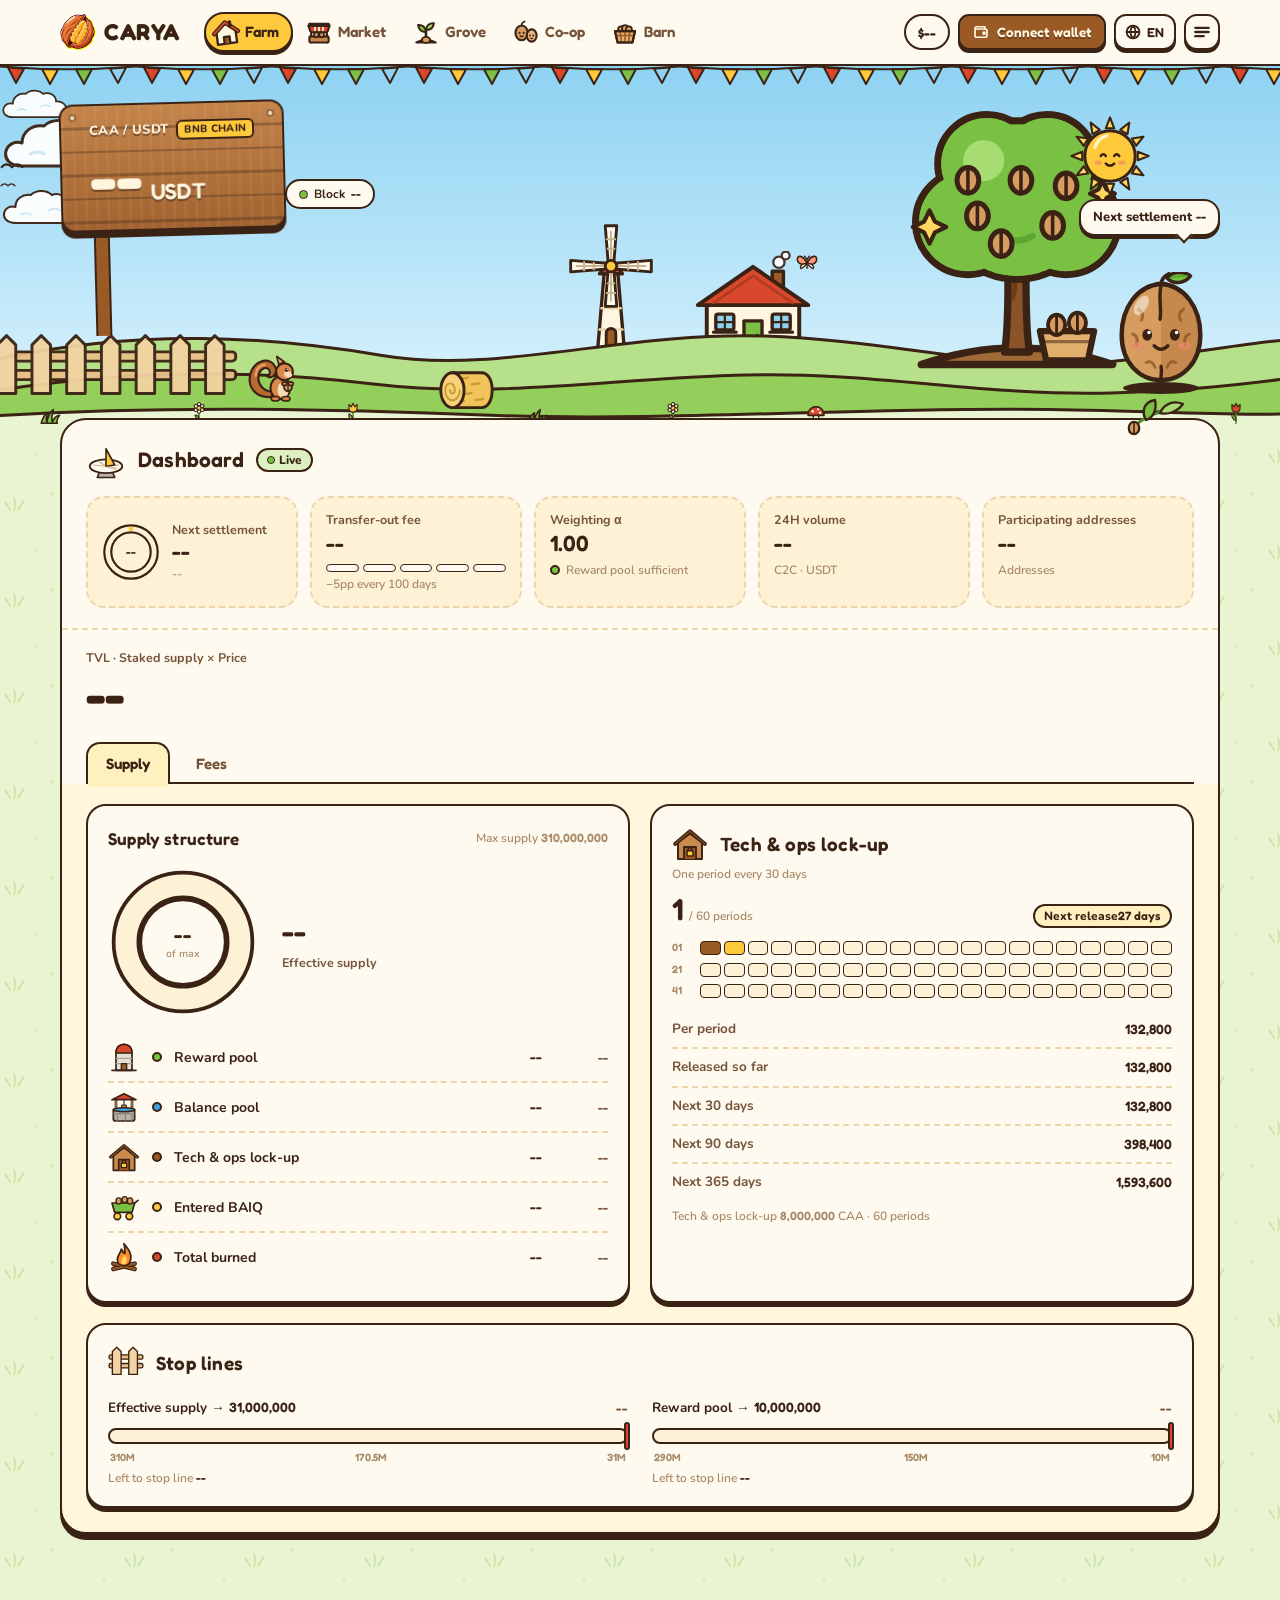
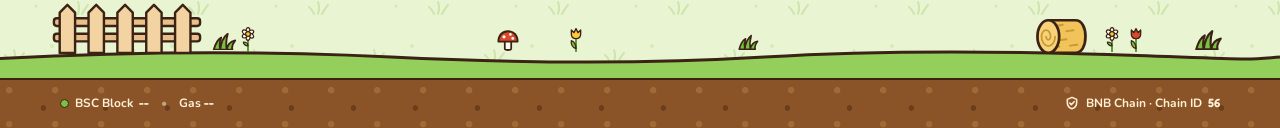
==== index.html @ 3068199d "Update public website" ====
<!DOCTYPE html>
<html lang="en">
<head>
  <script type="module" crossorigin src="/assets/polyfills-MY-2Jzit.js"></script>

<meta charset="utf-8" />
<meta content="width=device-width, initial-scale=1.0, viewport-fit=cover" name="viewport" />
<meta name="theme-color" content="#8ed2f2" />
<meta name="description" content="CARYA Network is an open value network initiated by CARYA Labs and planned for deployment on BNB Smart Chain." />
<title>CARYA · Walnut Farm</title>
    <link rel="icon" type="image/svg+xml" href="/favicon.ico" />
<link rel="apple-touch-icon" href="/logo.png" />

<link rel="preconnect" href="https://fonts.googleapis.com" />
<link rel="preconnect" href="https://fonts.gstatic.com" crossorigin />
<link href="https://fonts.googleapis.com/css2?family=Fredoka:wght@400;500;600;700&family=Nunito:wght@500;600;700;800;900&family=ZCOOL+KuaiLe&display=swap" rel="stylesheet" />
<script>
(function () {
  try {
    var l = localStorage.getItem('caa-lang');
    var html = { zh: 'zh-CN', zhTw: 'zh-TW', en: 'en', vi: 'vi', ja: 'ja', ko: 'ko' }[l];
    if (html) document.documentElement.setAttribute('lang', html);
    // 日韩字体按需加载，与 src/farm/lib/i18n.ts 的 FONT_HREF 保持一致
    var f = { ja: 'family=Mochiy+Pop+One&family=M+PLUS+Rounded+1c:wght@500;700;800', ko: 'family=Jua' }[l];
    if (f) document.write('<link id="font-' + l + '" rel="stylesheet" href="https://fonts.googleapis.com/css2?' + f + '&display=swap" />');
  } catch (e) {}
})();
</script>
  <script type="module" crossorigin src="/assets/index-DiNAsFZJ.js"></script>
  <link rel="stylesheet" crossorigin href="/assets/index-BgAs32AZ.css">
  <script type="module">import.meta.url;import("_").catch(()=>1);(async function*(){})().next();if(location.protocol!="file:"){window.__vite_is_modern_browser=true}</script>
  <script type="module">!function(){if(window.__vite_is_modern_browser)return;console.warn("vite: loading legacy chunks, syntax error above and the same error below should be ignored");var e=document.getElementById("vite-legacy-polyfill"),n=document.createElement("script");n.src=e.src,n.onload=function(){System.import(document.getElementById('vite-legacy-entry').getAttribute('data-src'))},document.body.appendChild(n)}();</script>
</head>
<body>
<div id="root"></div>
<script>
// This check must itself be ES5 so unsupported engines can show a useful message.
(function () {
  if (typeof BigInt === 'function') return;
  var root = document.getElementById('root');
  var zh = /^zh/i.test(document.documentElement.lang || navigator.language || '');
  root.style.cssText = 'max-width:480px;margin:64px auto;padding:24px;font:16px/1.7 sans-serif;color:#3a2314;background:#fffaf0;border:2px solid #3a2314;border-radius:16px';
  root.setAttribute('role', 'alert');
  root.textContent = zh
    ? '当前浏览器内核版本过低，无法运行钱包功能。请更新钱包应用或使用新版浏览器打开。'
    : 'This browser is too old to run the wallet features. Please update your wallet app or open this page in a newer browser.';
})();
</script>
<!-- <script src="https://cdn.jsdelivr.net/npm/eruda@3.4.1/eruda.min.js"></script>
    <script>
      eruda.init();
    </script> -->
  <script nomodule>!function(){var e=document,t=e.createElement("script");if(!("noModule"in t)&&"onbeforeload"in t){var n=!1;e.addEventListener("beforeload",(function(e){if(e.target===t)n=!0;else if(!e.target.hasAttribute("nomodule")||!n)return;e.preventDefault()}),!0),t.type="module",t.src=".",e.head.appendChild(t),t.remove()}}();</script>
  <script nomodule crossorigin id="vite-legacy-polyfill" src="/assets/polyfills-legacy-hdxrDzjp.js"></script>
  <script nomodule crossorigin id="vite-legacy-entry" data-src="/assets/index-legacy-Dq87kuAM.js">System.import(document.getElementById('vite-legacy-entry').getAttribute('data-src'))</script>
</body>
</html>
---- assets/index-BgAs32AZ.css ----
*,:before,:after{--tw-border-spacing-x: 0;--tw-border-spacing-y: 0;--tw-translate-x: 0;--tw-translate-y: 0;--tw-rotate: 0;--tw-skew-x: 0;--tw-skew-y: 0;--tw-scale-x: 1;--tw-scale-y: 1;--tw-pan-x: ;--tw-pan-y: ;--tw-pinch-zoom: ;--tw-scroll-snap-strictness: proximity;--tw-gradient-from-position: ;--tw-gradient-via-position: ;--tw-gradient-to-position: ;--tw-ordinal: ;--tw-slashed-zero: ;--tw-numeric-figure: ;--tw-numeric-spacing: ;--tw-numeric-fraction: ;--tw-ring-inset: ;--tw-ring-offset-width: 0px;--tw-ring-offset-color: #fff;--tw-ring-color: rgb(59 130 246 / .5);--tw-ring-offset-shadow: 0 0 #0000;--tw-ring-shadow: 0 0 #0000;--tw-shadow: 0 0 #0000;--tw-shadow-colored: 0 0 #0000;--tw-blur: ;--tw-brightness: ;--tw-contrast: ;--tw-grayscale: ;--tw-hue-rotate: ;--tw-invert: ;--tw-saturate: ;--tw-sepia: ;--tw-drop-shadow: ;--tw-backdrop-blur: ;--tw-backdrop-brightness: ;--tw-backdrop-contrast: ;--tw-backdrop-grayscale: ;--tw-backdrop-hue-rotate: ;--tw-backdrop-invert: ;--tw-backdrop-opacity: ;--tw-backdrop-saturate: ;--tw-backdrop-sepia: ;--tw-contain-size: ;--tw-contain-layout: ;--tw-contain-paint: ;--tw-contain-style: }::backdrop{--tw-border-spacing-x: 0;--tw-border-spacing-y: 0;--tw-translate-x: 0;--tw-translate-y: 0;--tw-rotate: 0;--tw-skew-x: 0;--tw-skew-y: 0;--tw-scale-x: 1;--tw-scale-y: 1;--tw-pan-x: ;--tw-pan-y: ;--tw-pinch-zoom: ;--tw-scroll-snap-strictness: proximity;--tw-gradient-from-position: ;--tw-gradient-via-position: ;--tw-gradient-to-position: ;--tw-ordinal: ;--tw-slashed-zero: ;--tw-numeric-figure: ;--tw-numeric-spacing: ;--tw-numeric-fraction: ;--tw-ring-inset: ;--tw-ring-offset-width: 0px;--tw-ring-offset-color: #fff;--tw-ring-color: rgb(59 130 246 / .5);--tw-ring-offset-shadow: 0 0 #0000;--tw-ring-shadow: 0 0 #0000;--tw-shadow: 0 0 #0000;--tw-shadow-colored: 0 0 #0000;--tw-blur: ;--tw-brightness: ;--tw-contrast: ;--tw-grayscale: ;--tw-hue-rotate: ;--tw-invert: ;--tw-saturate: ;--tw-sepia: ;--tw-drop-shadow: ;--tw-backdrop-blur: ;--tw-backdrop-brightness: ;--tw-backdrop-contrast: ;--tw-backdrop-grayscale: ;--tw-backdrop-hue-rotate: ;--tw-backdrop-invert: ;--tw-backdrop-opacity: ;--tw-backdrop-saturate: ;--tw-backdrop-sepia: ;--tw-contain-size: ;--tw-contain-layout: ;--tw-contain-paint: ;--tw-contain-style: }*,:before,:after{box-sizing:border-box;border-width:0;border-style:solid;border-color:#e5e7eb}:before,:after{--tw-content: ""}html,:host{line-height:1.5;-webkit-text-size-adjust:100%;-moz-tab-size:4;-o-tab-size:4;tab-size:4;font-family:var(--font-body);font-feature-settings:normal;font-variation-settings:normal;-webkit-tap-highlight-color:transparent}body{margin:0;line-height:inherit}hr{height:0;color:inherit;border-top-width:1px}abbr:where([title]){-webkit-text-decoration:underline dotted;text-decoration:underline dotted}h1,h2,h3,h4,h5,h6{font-size:inherit;font-weight:inherit}a{color:inherit;text-decoration:inherit}b,strong{font-weight:bolder}code,kbd,samp,pre{font-family:ui-monospace,SFMono-Regular,Menlo,Monaco,Consolas,Liberation Mono,Courier New,monospace;font-feature-settings:normal;font-variation-settings:normal;font-size:1em}small{font-size:80%}sub,sup{font-size:75%;line-height:0;position:relative;vertical-align:baseline}sub{bottom:-.25em}sup{top:-.5em}table{text-indent:0;border-color:inherit;border-collapse:collapse}button,input,optgroup,select,textarea{font-family:inherit;font-feature-settings:inherit;font-variation-settings:inherit;font-size:100%;font-weight:inherit;line-height:inherit;letter-spacing:inherit;color:inherit;margin:0;padding:0}button,select{text-transform:none}button,input:where([type=button]),input:where([type=reset]),input:where([type=submit]){-webkit-appearance:button;background-color:transparent;background-image:none}:-moz-focusring{outline:auto}:-moz-ui-invalid{box-shadow:none}progress{vertical-align:baseline}::-webkit-inner-spin-button,::-webkit-outer-spin-button{height:auto}[type=search]{-webkit-appearance:textfield;outline-offset:-2px}::-webkit-search-decoration{-webkit-appearance:none}::-webkit-file-upload-button{-webkit-appearance:button;font:inherit}summary{display:list-item}blockquote,dl,dd,h1,h2,h3,h4,h5,h6,hr,figure,p,pre{margin:0}fieldset{margin:0;padding:0}legend{padding:0}ol,ul,menu{list-style:none;margin:0;padding:0}dialog{padding:0}textarea{resize:vertical}input::-moz-placeholder,textarea::-moz-placeholder{opacity:1;color:#9ca3af}input::placeholder,textarea::placeholder{opacity:1;color:#9ca3af}button,[role=button]{cursor:pointer}:disabled{cursor:default}img,svg,video,canvas,audio,iframe,embed,object{display:block;vertical-align:middle}img,video{max-width:100%;height:auto}[hidden]:where(:not([hidden=until-found])){display:none}*,:before,:after{border-color:currentColor}button,input,select,textarea{font:inherit;letter-spacing:inherit;color:inherit}input::-moz-placeholder,textarea::-moz-placeholder{color:#a3a3a3}input::placeholder,textarea::placeholder{color:#a3a3a3}html{background:var(--color-meadow);overflow-x:hidden;overflow-x:clip;-webkit-tap-highlight-color:transparent}body{margin:0;min-height:100vh;min-height:100svh;overflow-x:hidden;overflow-x:clip;font-family:var(--font-body);color:var(--color-ink);background-color:var(--color-meadow);background-image:url("data:image/svg+xml,%3Csvg xmlns='http://www.w3.org/2000/svg' width='120' height='96' viewBox='0 0 120 96'%3E%3Cg fill='none' stroke='%23cfe5ab' stroke-width='2' stroke-linecap='round'%3E%3Cpath d='M14 30q2-7 0-12M18 30q3-6 6-9M10 30q-2-5-5-7'/%3E%3Cpath d='M78 78q2-7 0-12M82 78q3-6 6-9M74 78q-2-5-5-7'/%3E%3C/g%3E%3Cg fill='%23d6ebb6'%3E%3Ccircle cx='52' cy='14' r='2'/%3E%3Ccircle cx='104' cy='44' r='1.6'/%3E%3Ccircle cx='36' cy='70' r='1.6'/%3E%3C/g%3E%3C/svg%3E");-webkit-font-smoothing:antialiased}button{cursor:pointer}::-moz-selection{background:var(--color-sun);color:var(--color-ink)}::selection{background:var(--color-sun);color:var(--color-ink)}:focus-visible{outline:3px solid var(--color-water);outline-offset:2px}.\!container{width:100%!important}.container{width:100%}@media(min-width:400px){.\!container{max-width:400px!important}.container{max-width:400px}}@media(min-width:640px){.\!container{max-width:640px!important}.container{max-width:640px}}@media(min-width:768px){.\!container{max-width:768px!important}.container{max-width:768px}}@media(min-width:1024px){.\!container{max-width:1024px!important}.container{max-width:1024px}}@media(min-width:1280px){.\!container{max-width:1280px!important}.container{max-width:1280px}}@media(min-width:1536px){.\!container{max-width:1536px!important}.container{max-width:1536px}}.card{position:relative;background:var(--color-paper);border:2.5px solid var(--color-ink);border-radius:26px;box-shadow:0 6px 0 var(--color-ink)}.inset{background:var(--color-paper-2);border:2px dashed var(--color-line);border-radius:18px}.well{background:var(--color-paper-2);border:2.5px solid var(--color-ink);border-radius:16px;box-shadow:inset 0 3px rgba(58,35,20,.08)}.rule{border-top:2px dashed var(--color-line)}.h-display{font-family:var(--font-display);font-weight:600;letter-spacing:.01em}.num{font-family:var(--font-num);font-variant-numeric:tabular-nums;font-weight:600}.label{font-size:12.5px;line-height:1.3;font-weight:700;color:var(--color-ink-2)}.sub{font-size:12px;line-height:1.35;font-weight:600;color:var(--color-ink-3)}.up{color:var(--color-grass-d)}.down{color:var(--color-tomato)}.btn{display:inline-flex;align-items:center;justify-content:center;gap:0;height:44px;padding:0 18px;font-family:var(--font-display);font-weight:600;font-size:15px;white-space:nowrap;color:var(--color-ink);background:var(--color-paper);border:2.5px solid var(--color-ink);border-radius:14px;box-shadow:0 4px 0 var(--color-ink);transition:transform .08s ease,box-shadow .08s ease,filter .15s ease;-webkit-user-select:none;-moz-user-select:none;user-select:none}.btn:hover:not(:disabled){transform:translateY(-1px);box-shadow:0 5px 0 var(--color-ink);filter:brightness(1.04)}.btn:active:not(:disabled){transform:translateY(3px);box-shadow:0 1px 0 var(--color-ink)}.btn:disabled{cursor:not-allowed;opacity:.5}.btn-sm{height:34px;padding:0 12px;font-size:13.5px;border-radius:11px;box-shadow:0 3px 0 var(--color-ink)}.btn-sm:hover:not(:disabled){box-shadow:0 4px 0 var(--color-ink)}.btn-lg{height:52px;font-size:17px;border-radius:16px}.btn-walnut{background:var(--color-walnut);color:#fff6e0;text-shadow:0 1.5px 0 var(--color-walnut-d)}.btn-grass{background:var(--color-grass)}.btn-tomato{background:var(--color-tomato);color:#fff;text-shadow:0 1.5px 0 #8f2a17}.btn-sun{background:var(--color-sun)}.icon-btn{position:relative;display:inline-block;vertical-align:middle;padding:0;line-height:0;-webkit-appearance:none;-moz-appearance:none;appearance:none;width:40px;height:40px;flex:none;color:var(--color-ink);background:var(--color-paper);border:2.5px solid var(--color-ink);border-radius:13px;box-shadow:0 3px 0 var(--color-ink);transition:transform .08s ease,box-shadow .08s ease}.icon-btn>svg{position:absolute;top:0;right:0;bottom:0;left:0;display:block;margin:auto}.icon-btn:active{transform:translateY(2px);box-shadow:0 1px 0 var(--color-ink)}.seg{display:flex;gap:0;padding:3px;background:var(--color-paper-3);border:2.5px solid var(--color-ink);border-radius:999px}.seg>button{-webkit-appearance:none;-moz-appearance:none;appearance:none;flex:1;min-width:0;height:34px;padding:0 14px;font-family:var(--font-display);font-weight:600;font-size:14px;white-space:nowrap;color:var(--color-ink-2);background:transparent;border:2px solid transparent;border-radius:999px;box-shadow:none;-webkit-tap-highlight-color:transparent;transition:background .15s ease}.seg>button[data-on=true]{color:var(--color-ink);background:var(--seg-on, var(--color-sun));border-color:var(--color-ink);box-shadow:0 2px 0 var(--color-ink)}.seg-sm>button{height:28px;padding:0 10px;font-size:12.5px}.tabs{display:flex;gap:0;border-bottom:2.5px solid var(--color-ink)}.tabs>button{-webkit-appearance:none;-moz-appearance:none;appearance:none;position:relative;height:42px;padding:0 18px;font-family:var(--font-display);font-weight:600;font-size:15px;color:var(--color-ink-2);background:transparent;border:2.5px solid transparent;border-bottom:0;border-radius:14px 14px 0 0;box-shadow:none;margin-bottom:-2.5px;-webkit-tap-highlight-color:transparent}.tabs>button[data-on=true]{color:var(--color-ink);background:var(--color-sun-l);border-color:var(--color-ink)}.tabs>button[data-on=true]:after{content:"";position:absolute;left:0;right:0;bottom:-2.5px;height:2.5px;background:var(--color-sun-l)}.bar{position:relative;height:16px;background:var(--color-paper-2);border:2.5px solid var(--color-ink);border-radius:999px;overflow:hidden}.bar>span{display:block;height:100%;--c: var(--color-grass);background:repeating-linear-gradient(-45deg,var(--c) 0 7px,rgb(255 255 255 / .22) 7px 14px),var(--c);background:repeating-linear-gradient(-45deg,var(--c) 0 7px,color-mix(in srgb,var(--c) 78%,#fff) 7px 14px);border-right:2.5px solid var(--color-ink);border-radius:999px;transition:width .9s cubic-bezier(.2,.8,.2,1)}.bar-sm{height:12px;border-width:2px}.bar-sm>span{border-right-width:2px}.chip{display:inline-flex;align-items:center;gap:0;height:24px;padding:0 9px;font-size:12px;font-weight:800;white-space:nowrap;background:var(--color-paper);border:2px solid var(--color-ink);border-radius:999px}.dot{display:inline-block;width:10px;height:10px;flex:none;border:2px solid var(--color-ink);border-radius:999px}.field{display:flex;align-items:center;gap:0;padding:10px 14px;background:#fff;border:2.5px solid var(--color-ink);border-radius:16px;box-shadow:inset 0 3px rgba(58,35,20,.07)}.field:focus-within{box-shadow:inset 0 3px rgba(58,35,20,.07),0 0 0 3px var(--color-sun)}.field input{flex:1;min-width:0;background:transparent;border:0;outline:0;font-family:var(--font-num);font-weight:600;font-size:22px;color:var(--color-ink)}.field input::-moz-placeholder{color:var(--color-ink-3);opacity:.6}.field input::placeholder{color:var(--color-ink-3);opacity:.6}.search{display:flex;align-items:center;gap:0;height:40px;padding:0 12px;background:#fff;border:2.5px solid var(--color-ink);border-radius:13px}.search input{flex:1;min-width:0;background:transparent;border:0;outline:0;font-size:14px;font-weight:600;color:var(--color-ink)}.search input::-moz-placeholder{color:var(--color-ink-3)}.search input::placeholder{color:var(--color-ink-3)}.wood{color:#fff6e0;background-color:#b0703a;background-image:repeating-linear-gradient(180deg,transparent 0 21px,rgb(58 35 20 / .32) 21px 23.5px),repeating-linear-gradient(90deg,rgb(255 255 255 / .05) 0 3px,transparent 3px 11px),linear-gradient(180deg,#c4844a,#a1622f);border:2.5px solid var(--color-ink);border-radius:14px;text-shadow:0 2px 0 rgb(58 35 20 / .55)}.nail{position:absolute;width:7px;height:7px;border-radius:99px;background:#f2d6a8;border:1.5px solid var(--color-ink)}.nav-pill{display:inline-flex;align-items:center;gap:0;height:40px;padding:0 12px 0 6px;font-family:var(--font-display);font-weight:600;font-size:15px;white-space:nowrap;flex:none;color:var(--color-ink-2);border:2.5px solid transparent;border-radius:999px;transition:background .15s ease,transform .15s ease}.nav-pill:hover{background:var(--color-paper-2)}.nav-pill[aria-current=page]{color:var(--color-ink);background:var(--color-sun);border-color:var(--color-ink);box-shadow:0 3px 0 var(--color-ink)}.nav-pill svg{transition:transform .25s cubic-bezier(.34,1.56,.64,1)}.nav-pill:hover svg,.nav-pill[aria-current=page] svg{transform:rotate(-8deg) scale(1.1)}.bunting{position:absolute;left:0;right:0;top:100%;height:22px;pointer-events:none;background-image:url("data:image/svg+xml,%3Csvg xmlns='http://www.w3.org/2000/svg' width='136' height='22' viewBox='0 0 136 22'%3E%3Cpath d='M0 2.5Q68 8 136 2.5' fill='none' stroke='%233a2314' stroke-width='2'/%3E%3Cg stroke='%233a2314' stroke-width='2' stroke-linejoin='round'%3E%3Cpath d='M8 3.6L24 4.7L16 19Z' fill='%23d9482c'/%3E%3Cpath d='M42 5L58 5.4L50 20Z' fill='%23ffc93c'/%3E%3Cpath d='M76 5.4L92 5L84 20Z' fill='%237ac143'/%3E%3Cpath d='M110 4.7L126 3.6L118 19Z' fill='%238ed2f2'/%3E%3C/g%3E%3C/svg%3E");background-repeat:repeat-x;background-size:136px 22px}.tabbar{position:fixed;left:10px;right:10px;bottom:calc(10px + env(safe-area-inset-bottom));z-index:45;display:grid;grid-template-columns:repeat(5,1fr);height:64px;padding:0 4px;border-radius:22px;box-shadow:0 5px 0 var(--color-ink)}.tab-item{position:relative;display:flex;flex-direction:column;align-items:center;justify-content:flex-end;gap:0;padding-bottom:8px;font-family:var(--font-display);font-weight:600;font-size:11.5px;white-space:nowrap;color:#fff6e0}.tab-item .tab-ic{display:grid;place-items:center;width:36px;height:36px;border-radius:999px;transition:transform .25s cubic-bezier(.34,1.56,.64,1),background .2s ease}.tab-item[aria-current=page] .tab-ic{background:var(--color-sun);border:2.5px solid var(--color-ink);box-shadow:0 3px 0 var(--color-ink);transform:translateY(-14px) scale(1.12)}.tab-item[aria-current=page] span:last-child{color:var(--color-sun)}.scrim{position:fixed;top:0;right:0;bottom:0;left:0;z-index:60;background:rgba(58,35,20,.45);backdrop-filter:blur(2px);animation:fade-in .18s ease both}.sheet{animation:pop-in .32s cubic-bezier(.34,1.56,.64,1) both}.modal-panel-height{max-height:92vh;max-height:92svh}.modal-footer{padding-bottom:20px;padding-bottom:calc(20px + env(safe-area-inset-bottom,0px))}@media(min-width:640px){.modal-footer{padding-bottom:20px}}@media(max-width:639px){.sheet{animation:sheet-up .3s cubic-bezier(.2,.9,.3,1.1) both}}.drawer{animation:drawer-in .32s cubic-bezier(.2,.9,.3,1.05) both}.awning{height:30px;margin:-2.5px -2.5px 0;background-image:url("data:image/svg+xml,%3Csvg xmlns='http://www.w3.org/2000/svg' width='56' height='30' viewBox='0 0 56 30'%3E%3Cg stroke='%233a2314' stroke-width='2.5' stroke-linejoin='round'%3E%3Cpath d='M0 -2H28V19Q14 31 0 19Z' fill='%23d9482c'/%3E%3Cpath d='M28 -2H56V19Q42 31 28 19Z' fill='%23fff6e0'/%3E%3C/g%3E%3C/svg%3E");background-repeat:repeat-x;background-size:56px 30px;border-radius:24px 24px 0 0}.row-hover{transition:background .15s ease}.row-hover:hover{background:var(--color-paper-2)}.scroll-thin{scrollbar-width:thin;scrollbar-color:var(--color-line) transparent}.rise{animation:rise .55s cubic-bezier(.2,.9,.3,1.15) both;animation-delay:calc(var(--i, 0) * 70ms)}.poke{display:block;padding:0;border:0;background:none;pointer-events:auto;cursor:pointer;-webkit-tap-highlight-color:transparent}.lang-trigger{display:flex;align-items:center;gap:0;height:54px;padding:0 14px 0 9px;color:var(--color-ink);background:var(--color-paper-2);border:2.5px solid var(--color-ink);border-radius:16px;box-shadow:0 3px 0 var(--color-ink);transition:transform .08s ease,box-shadow .08s ease,background-color .15s ease}.lang-opt{display:flex;align-items:center;gap:0;padding:7px 9px 7px 7px;border:2px solid transparent;border-radius:13px;cursor:pointer;animation:lang-opt .32s cubic-bezier(.2,.9,.3,1.2) both;animation-delay:calc(var(--i, 0) * 35ms + 50ms)}.tween{display:inline-grid}.wrap-row{margin:calc(0px - var(--wrap-half-y, 0px)) calc(0px - var(--wrap-half-x, 0px))}.wrap-row>*{margin:var(--wrap-half-y, 0px) var(--wrap-half-x, 0px)}.wrap-row>.ml-auto{margin-left:auto}.btn>*+*{margin-left:var(--btn-gap, .4rem)}.btn>svg{display:inline-block;vertical-align:middle}.seg>button+button{margin-left:3px}.tabs>button+button{margin-left:6px}.chip>*+*{margin-left:4px}.chip>.dot,.chip>.live-dot{margin-right:4px}.chip>.dot+*,.chip>.live-dot+*{margin-left:0}.field>*+*{margin-left:10px}.search>*+*{margin-left:8px}.nav-pill>svg{margin-right:5px}.tab-item .tab-ic{margin-bottom:2px}.lang-trigger>*+*{margin-left:var(--lang-gap, 10px)}.lang-opt>*+*{margin-left:10px}.sr-only{position:absolute;width:1px;height:1px;padding:0;margin:-1px;overflow:hidden;clip:rect(0,0,0,0);white-space:nowrap;border-width:0}.pointer-events-none{pointer-events:none}.visible{visibility:visible}.static{position:static}.fixed{position:fixed}.absolute{position:absolute}.relative{position:relative}.sticky{position:sticky}.inset-0{top:0;right:0;bottom:0;left:0}.inset-\[12\%\]{top:12%;right:12%;bottom:12%;left:12%}.inset-\[15\%\]{top:15%;right:15%;bottom:15%;left:15%}.inset-x-0{left:0;right:0}.inset-y-0{top:0;bottom:0}.-bottom-1{bottom:-.25rem}.-bottom-\[7\.5px\]{bottom:-7.5px}.-right-1{right:-.25rem}.-right-6{right:-1.5rem}.-right-\[7\.5px\]{right:-7.5px}.-top-12{top:-3rem}.-top-2\.5{top:-.625rem}.-top-3{top:-.75rem}.-top-4{top:-1rem}.-top-8{top:-2rem}.-top-\[22px\]{top:-22px}.-top-\[24px\]{top:-24px}.bottom-0{bottom:0}.bottom-1{bottom:.25rem}.bottom-1\.5{bottom:.375rem}.bottom-\[-2px\]{bottom:-2px}.bottom-\[-4\%\]{bottom:-4%}.bottom-\[-4px\]{bottom:-4px}.bottom-\[-6px\]{bottom:-6px}.bottom-\[14px\]{bottom:14px}.bottom-\[16px\]{bottom:16px}.bottom-\[22px\]{bottom:22px}.bottom-\[2px\]{bottom:2px}.bottom-\[38\%\]{bottom:38%}.bottom-\[60px\]{bottom:60px}.bottom-\[72px\]{bottom:72px}.bottom-\[74px\]{bottom:74px}.bottom-\[calc\(100\%\+10px\)\]{bottom:calc(100% + 10px)}.bottom-full{bottom:100%}.left-0{left:0}.left-1\.5{left:.375rem}.left-1\/2{left:50%}.left-10{left:2.5rem}.left-2{left:.5rem}.left-3{left:.75rem}.left-6{left:1.5rem}.left-8{left:2rem}.left-\[-12px\]{left:-12px}.left-\[1\.5px\]{left:1.5px}.left-\[170px\]{left:170px}.left-\[18\%\]{left:18%}.left-\[192px\]{left:192px}.left-\[200px\]{left:200px}.left-\[34\%\]{left:34%}.left-\[38\%\]{left:38%}.left-\[44\%\]{left:44%}.left-\[52\%\]{left:52%}.left-\[54\%\]{left:54%}.left-\[58\%\]{left:58%}.right-0{right:0}.right-1{right:.25rem}.right-1\.5{right:.375rem}.right-10{right:2.5rem}.right-2{right:.5rem}.right-3{right:.75rem}.right-4{right:1rem}.right-6{right:1.5rem}.right-7{right:1.75rem}.right-8{right:2rem}.right-\[-2px\]{right:-2px}.right-\[120px\]{right:120px}.right-\[150px\]{right:150px}.right-\[26\%\]{right:26%}.right-\[36\%\]{right:36%}.right-\[96px\]{right:96px}.right-\[calc\(100\%\+14px\)\]{right:calc(100% + 14px)}.right-full{right:100%}.top-0{top:0}.top-1\.5{top:.375rem}.top-1\/2{top:50%}.top-2{top:.5rem}.top-5{top:1.25rem}.top-\[1\.5px\]{top:1.5px}.top-\[13px\]{top:13px}.top-\[14\%\]{top:14%}.top-\[145px\]{top:145px}.top-\[18\%\]{top:18%}.top-\[34\%\]{top:34%}.top-\[52\%\]{top:52%}.top-\[84px\]{top:84px}.top-\[calc\(100\%\+10px\)\]{top:calc(100% + 10px)}.top-\[calc\(100\%-2px\)\]{top:calc(100% - 2px)}.top-\[calc\(100\%-6px\)\]{top:calc(100% - 6px)}.top-\[calc\(100\%-8px\)\]{top:calc(100% - 8px)}.isolate{isolation:isolate}.-z-10{z-index:-10}.z-10{z-index:10}.z-20{z-index:20}.z-30{z-index:30}.z-40{z-index:40}.z-50{z-index:50}.z-\[25\]{z-index:25}.z-\[80\]{z-index:80}.z-\[90\]{z-index:90}.z-\[9999\]{z-index:9999}.order-1{order:1}.order-2{order:2}.order-3{order:3}.col-span-2{grid-column:span 2 / span 2}.-mx-5{margin-left:-1.25rem;margin-right:-1.25rem}.-my-2{margin-top:-.5rem;margin-bottom:-.5rem}.mx-auto{margin-left:auto;margin-right:auto}.-ml-\[7px\]{margin-left:-7px}.-ml-px{margin-left:-1px}.-mr-2{margin-right:-.5rem}.-mt-2{margin-top:-.5rem}.-mt-5{margin-top:-1.25rem}.-mt-\[7px\]{margin-top:-7px}.mb-1{margin-bottom:.25rem}.mb-1\.5{margin-bottom:.375rem}.mb-2{margin-bottom:.5rem}.mb-3{margin-bottom:.75rem}.mb-4{margin-bottom:1rem}.mb-\[44px\]{margin-bottom:44px}.ml-0\.5{margin-left:.125rem}.ml-1{margin-left:.25rem}.ml-10{margin-left:2.5rem}.ml-6{margin-left:1.5rem}.ml-auto{margin-left:auto}.mr-1\.5{margin-right:.375rem}.mr-2{margin-right:.5rem}.mr-3{margin-right:.75rem}.mt-0\.5{margin-top:.125rem}.mt-1{margin-top:.25rem}.mt-1\.5{margin-top:.375rem}.mt-14{margin-top:3.5rem}.mt-2{margin-top:.5rem}.mt-2\.5{margin-top:.625rem}.mt-3{margin-top:.75rem}.mt-4{margin-top:1rem}.mt-5{margin-top:1.25rem}.mt-6{margin-top:1.5rem}.mt-7{margin-top:1.75rem}.mt-8{margin-top:2rem}.mt-\[56px\]{margin-top:56px}.mt-auto{margin-top:auto}.\!block{display:block!important}.block{display:block}.inline-block{display:inline-block}.inline{display:inline}.flex{display:flex}.inline-flex{display:inline-flex}.table{display:table}.grid{display:grid}.contents{display:contents}.\!hidden{display:none!important}.hidden{display:none}.\!h-10{height:2.5rem!important}.\!h-11{height:2.75rem!important}.\!h-2{height:.5rem!important}.\!h-2\.5{height:.625rem!important}.\!h-5{height:1.25rem!important}.\!h-6{height:1.5rem!important}.\!h-7{height:1.75rem!important}.\!h-8{height:2rem!important}.\!h-9{height:2.25rem!important}.h-0{height:0px}.h-1\.5{height:.375rem}.h-10{height:2.5rem}.h-11{height:2.75rem}.h-12{height:3rem}.h-14{height:3.5rem}.h-16{height:4rem}.h-2{height:.5rem}.h-2\.5{height:.625rem}.h-24{height:6rem}.h-3{height:.75rem}.h-3\.5{height:.875rem}.h-4{height:1rem}.h-4\.5{height:1.125rem}.h-40{height:10rem}.h-5{height:1.25rem}.h-6{height:1.5rem}.h-7{height:1.75rem}.h-8{height:2rem}.h-9{height:2.25rem}.h-\[10\%\]{height:10%}.h-\[118px\]{height:118px}.h-\[120px\]{height:120px}.h-\[132px\]{height:132px}.h-\[148px\]{height:148px}.h-\[150px\]{height:150px}.h-\[18px\]{height:18px}.h-\[19px\]{height:19px}.h-\[330px\]{height:330px}.h-\[52\%\]{height:52%}.h-\[58px\]{height:58px}.h-\[64px\]{height:64px}.h-\[6px\]{height:6px}.h-\[70\%\]{height:70%}.h-\[76\%\]{height:76%}.h-\[96px\]{height:96px}.h-auto{height:auto}.h-full{height:100%}.max-h-64{max-height:16rem}.max-h-\[min\(360px\,45svh\)\]{max-height:min(360px,45vh);max-height:min(360px,45svh)}.max-h-\[min\(55svh\,560px\)\]{max-height:min(55vh,560px);max-height:min(55svh,560px)}.min-h-0{min-height:0px}.min-h-\[min\(60vh\,560px\)\]{min-height:min(60vh,560px)}.min-h-svh{min-height:100vh;min-height:100svh}.\!w-2{width:.5rem!important}.\!w-2\.5{width:.625rem!important}.\!w-8{width:2rem!important}.\!w-9{width:2.25rem!important}.w-0{width:0px}.w-1\.5{width:.375rem}.w-10{width:2.5rem}.w-11{width:2.75rem}.w-12{width:3rem}.w-14{width:3.5rem}.w-16{width:4rem}.w-2{width:.5rem}.w-2\.5{width:.625rem}.w-20{width:5rem}.w-28{width:7rem}.w-3{width:.75rem}.w-3\.5{width:.875rem}.w-4{width:1rem}.w-4\.5{width:1.125rem}.w-5{width:1.25rem}.w-56{width:14rem}.w-6{width:1.5rem}.w-7{width:1.75rem}.w-8{width:2rem}.w-9{width:2.25rem}.w-\[104px\]{width:104px}.w-\[120px\]{width:120px}.w-\[124px\]{width:124px}.w-\[128px\]{width:128px}.w-\[132px\]{width:132px}.w-\[150px\]{width:150px}.w-\[18px\]{width:18px}.w-\[19px\]{width:19px}.w-\[200px\]{width:200px}.w-\[208px\]{width:208px}.w-\[210px\]{width:210px}.w-\[26\%\]{width:26%}.w-\[2px\]{width:2px}.w-\[34\%\]{width:34%}.w-\[46\%\]{width:46%}.w-\[46px\]{width:46px}.w-\[50px\]{width:50px}.w-\[52\%\]{width:52%}.w-\[52px\]{width:52px}.w-\[54px\]{width:54px}.w-\[58px\]{width:58px}.w-\[62px\]{width:62px}.w-\[64\%\]{width:64%}.w-\[64px\]{width:64px}.w-\[70\%\]{width:70%}.w-\[72px\]{width:72px}.w-\[76\%\]{width:76%}.w-\[80px\]{width:80px}.w-\[86px\]{width:86px}.w-\[88px\]{width:88px}.w-\[96px\]{width:96px}.w-\[min\(78vw\,560px\)\]{width:min(78vw,560px)}.w-full{width:100%}.w-max{width:-moz-max-content;width:max-content}.min-w-0{min-width:0px}.max-w-60{max-width:15rem}.max-w-7xl{max-width:80rem}.max-w-\[1200px\]{max-width:1200px}.max-w-\[160px\]{max-width:160px}.max-w-\[22rem\]{max-width:22rem}.max-w-\[360px\]{max-width:360px}.max-w-\[44px\]{max-width:44px}.max-w-\[58\%\]{max-width:58%}.max-w-\[64px\]{max-width:64px}.max-w-\[76px\]{max-width:76px}.max-w-\[92vw\]{max-width:92vw}.max-w-full{max-width:100%}.max-w-lg{max-width:32rem}.max-w-md{max-width:28rem}.flex-1{flex:1 1 0%}.flex-\[1\.4\]{flex:1.4}.flex-none{flex:none}.flex-shrink-0{flex-shrink:0}.origin-bottom{transform-origin:bottom}.origin-top-right{transform-origin:top right}.-translate-x-1\/2{--tw-translate-x: -50%;transform:translate(var(--tw-translate-x),var(--tw-translate-y)) rotate(var(--tw-rotate)) skew(var(--tw-skew-x)) skewY(var(--tw-skew-y)) scaleX(var(--tw-scale-x)) scaleY(var(--tw-scale-y))}.-translate-x-full{--tw-translate-x: -100%;transform:translate(var(--tw-translate-x),var(--tw-translate-y)) rotate(var(--tw-rotate)) skew(var(--tw-skew-x)) skewY(var(--tw-skew-y)) scaleX(var(--tw-scale-x)) scaleY(var(--tw-scale-y))}.-translate-y-1\/2{--tw-translate-y: -50%;transform:translate(var(--tw-translate-x),var(--tw-translate-y)) rotate(var(--tw-rotate)) skew(var(--tw-skew-x)) skewY(var(--tw-skew-y)) scaleX(var(--tw-scale-x)) scaleY(var(--tw-scale-y))}.translate-x-5{--tw-translate-x: 1.25rem;transform:translate(var(--tw-translate-x),var(--tw-translate-y)) rotate(var(--tw-rotate)) skew(var(--tw-skew-x)) skewY(var(--tw-skew-y)) scaleX(var(--tw-scale-x)) scaleY(var(--tw-scale-y))}.-rotate-90{--tw-rotate: -90deg;transform:translate(var(--tw-translate-x),var(--tw-translate-y)) rotate(var(--tw-rotate)) skew(var(--tw-skew-x)) skewY(var(--tw-skew-y)) scaleX(var(--tw-scale-x)) scaleY(var(--tw-scale-y))}.rotate-180{--tw-rotate: 180deg;transform:translate(var(--tw-translate-x),var(--tw-translate-y)) rotate(var(--tw-rotate)) skew(var(--tw-skew-x)) skewY(var(--tw-skew-y)) scaleX(var(--tw-scale-x)) scaleY(var(--tw-scale-y))}.rotate-45{--tw-rotate: 45deg;transform:translate(var(--tw-translate-x),var(--tw-translate-y)) rotate(var(--tw-rotate)) skew(var(--tw-skew-x)) skewY(var(--tw-skew-y)) scaleX(var(--tw-scale-x)) scaleY(var(--tw-scale-y))}.rotate-\[-1\.5deg\]{--tw-rotate: -1.5deg;transform:translate(var(--tw-translate-x),var(--tw-translate-y)) rotate(var(--tw-rotate)) skew(var(--tw-skew-x)) skewY(var(--tw-skew-y)) scaleX(var(--tw-scale-x)) scaleY(var(--tw-scale-y))}.rotate-\[-2\.5deg\]{--tw-rotate: -2.5deg;transform:translate(var(--tw-translate-x),var(--tw-translate-y)) rotate(var(--tw-rotate)) skew(var(--tw-skew-x)) skewY(var(--tw-skew-y)) scaleX(var(--tw-scale-x)) scaleY(var(--tw-scale-y))}.rotate-\[4deg\]{--tw-rotate: 4deg;transform:translate(var(--tw-translate-x),var(--tw-translate-y)) rotate(var(--tw-rotate)) skew(var(--tw-skew-x)) skewY(var(--tw-skew-y)) scaleX(var(--tw-scale-x)) scaleY(var(--tw-scale-y))}.scale-115{--tw-scale-x: 1.15;--tw-scale-y: 1.15;transform:translate(var(--tw-translate-x),var(--tw-translate-y)) rotate(var(--tw-rotate)) skew(var(--tw-skew-x)) skewY(var(--tw-skew-y)) scaleX(var(--tw-scale-x)) scaleY(var(--tw-scale-y))}.-scale-x-100{--tw-scale-x: -1;transform:translate(var(--tw-translate-x),var(--tw-translate-y)) rotate(var(--tw-rotate)) skew(var(--tw-skew-x)) skewY(var(--tw-skew-y)) scaleX(var(--tw-scale-x)) scaleY(var(--tw-scale-y))}.transform{transform:translate(var(--tw-translate-x),var(--tw-translate-y)) rotate(var(--tw-rotate)) skew(var(--tw-skew-x)) skewY(var(--tw-skew-y)) scaleX(var(--tw-scale-x)) scaleY(var(--tw-scale-y))}.animate-\[toast-in_220ms_ease-out\]{animation:toast-in .22s ease-out}@keyframes pulse{50%{opacity:.5}}.animate-pulse{animation:pulse 2s cubic-bezier(.4,0,.6,1) infinite}.animate-spin{animation:spin 1s linear infinite}.cursor-crosshair{cursor:crosshair}.cursor-default{cursor:default}.cursor-pointer{cursor:pointer}.touch-pan-y{--tw-pan-y: pan-y;touch-action:var(--tw-pan-x) var(--tw-pan-y) var(--tw-pinch-zoom)}.select-none{-webkit-user-select:none;-moz-user-select:none;user-select:none}.select-all{-webkit-user-select:all;-moz-user-select:all;user-select:all}.resize{resize:both}.scroll-mt-24{scroll-margin-top:6rem}.scroll-mt-\[88px\]{scroll-margin-top:88px}.grid-cols-1{grid-template-columns:repeat(1,minmax(0,1fr))}.grid-cols-2{grid-template-columns:repeat(2,minmax(0,1fr))}.grid-cols-3{grid-template-columns:repeat(3,minmax(0,1fr))}.grid-cols-4{grid-template-columns:repeat(4,minmax(0,1fr))}.grid-cols-\[1fr_auto\]{grid-template-columns:1fr auto}.grid-cols-\[28px_minmax\(0\,1fr\)_auto\]{grid-template-columns:28px minmax(0,1fr) auto}.grid-cols-\[28px_minmax\(0\,1fr\)_auto_16px\]{grid-template-columns:28px minmax(0,1fr) auto 16px}.grid-cols-\[4\.75rem_minmax\(0\,1fr\)_auto\]{grid-template-columns:4.75rem minmax(0,1fr) auto}.grid-cols-\[56px_1fr_72px\]{grid-template-columns:56px 1fr 72px}.grid-cols-\[minmax\(0\,0\.8fr\)_minmax\(0\,1fr\)_minmax\(0\,1fr\)_minmax\(0\,1\.3fr\)_minmax\(0\,1\.1fr\)\]{grid-template-columns:minmax(0,.8fr) minmax(0,1fr) minmax(0,1fr) minmax(0,1.3fr) minmax(0,1.1fr)}.grid-cols-\[minmax\(0\,1fr\)_auto\]{grid-template-columns:minmax(0,1fr) auto}.grid-cols-\[repeat\(20\,minmax\(0\,1fr\)\)\]{grid-template-columns:repeat(20,minmax(0,1fr))}.flex-col{flex-direction:column}.flex-wrap{flex-wrap:wrap}.place-items-center{place-items:center}.items-start{align-items:flex-start}.items-end{align-items:flex-end}.items-center{align-items:center}.items-baseline{align-items:baseline}.justify-end{justify-content:flex-end}.justify-center{justify-content:center}.justify-between{justify-content:space-between}.\!gap-1{gap:.25rem!important}.\!gap-1\.5{gap:.375rem!important}.gap-0\.5{gap:.125rem}.gap-1{gap:.25rem}.gap-1\.5{gap:.375rem}.gap-2{gap:.5rem}.gap-2\.5{gap:.625rem}.gap-3{gap:.75rem}.gap-4{gap:1rem}.gap-5{gap:1.25rem}.gap-6{gap:1.5rem}.gap-\[3px\]{gap:3px}.gap-x-1\.5{-moz-column-gap:.375rem;column-gap:.375rem}.gap-x-2{-moz-column-gap:.5rem;column-gap:.5rem}.gap-x-3{-moz-column-gap:.75rem;column-gap:.75rem}.gap-y-0\.5{row-gap:.125rem}.gap-y-1{row-gap:.25rem}.gap-y-2{row-gap:.5rem}.gap-y-3{row-gap:.75rem}.gap-y-4{row-gap:1rem}.space-x-1>:not([hidden])~:not([hidden]){--tw-space-x-reverse: 0;margin-right:calc(.25rem * var(--tw-space-x-reverse));margin-left:calc(.25rem * calc(1 - var(--tw-space-x-reverse)))}.space-x-1\.5>:not([hidden])~:not([hidden]){--tw-space-x-reverse: 0;margin-right:calc(.375rem * var(--tw-space-x-reverse));margin-left:calc(.375rem * calc(1 - var(--tw-space-x-reverse)))}.space-x-2>:not([hidden])~:not([hidden]){--tw-space-x-reverse: 0;margin-right:calc(.5rem * var(--tw-space-x-reverse));margin-left:calc(.5rem * calc(1 - var(--tw-space-x-reverse)))}.space-x-2\.5>:not([hidden])~:not([hidden]){--tw-space-x-reverse: 0;margin-right:calc(.625rem * var(--tw-space-x-reverse));margin-left:calc(.625rem * calc(1 - var(--tw-space-x-reverse)))}.space-x-3>:not([hidden])~:not([hidden]){--tw-space-x-reverse: 0;margin-right:calc(.75rem * var(--tw-space-x-reverse));margin-left:calc(.75rem * calc(1 - var(--tw-space-x-reverse)))}.space-y-0\.5>:not([hidden])~:not([hidden]){--tw-space-y-reverse: 0;margin-top:calc(.125rem * calc(1 - var(--tw-space-y-reverse)));margin-bottom:calc(.125rem * var(--tw-space-y-reverse))}.space-y-1>:not([hidden])~:not([hidden]){--tw-space-y-reverse: 0;margin-top:calc(.25rem * calc(1 - var(--tw-space-y-reverse)));margin-bottom:calc(.25rem * var(--tw-space-y-reverse))}.space-y-2>:not([hidden])~:not([hidden]){--tw-space-y-reverse: 0;margin-top:calc(.5rem * calc(1 - var(--tw-space-y-reverse)));margin-bottom:calc(.5rem * var(--tw-space-y-reverse))}.space-y-4>:not([hidden])~:not([hidden]){--tw-space-y-reverse: 0;margin-top:calc(1rem * calc(1 - var(--tw-space-y-reverse)));margin-bottom:calc(1rem * var(--tw-space-y-reverse))}.overflow-hidden{overflow:hidden}.overflow-visible{overflow:visible}.overflow-x-auto{overflow-x:auto}.overflow-y-auto{overflow-y:auto}.overscroll-contain{overscroll-behavior:contain}.truncate{overflow:hidden;text-overflow:ellipsis;white-space:nowrap}.whitespace-nowrap{white-space:nowrap}.break-words{overflow-wrap:break-word}.\!rounded-\[10px\]{border-radius:10px!important}.\!rounded-\[18px\]{border-radius:18px!important}.\!rounded-\[20px\]{border-radius:20px!important}.rounded{border-radius:.25rem}.rounded-2xl{border-radius:1rem}.rounded-\[13px\]{border-radius:13px}.rounded-\[14px\]{border-radius:14px}.rounded-\[16px\]{border-radius:16px}.rounded-\[18px\]{border-radius:18px}.rounded-\[20px\]{border-radius:20px}.rounded-\[4px\]{border-radius:4px}.rounded-\[50\%\]{border-radius:50%}.rounded-full{border-radius:9999px}.rounded-lg{border-radius:.5rem}.rounded-md{border-radius:.375rem}.rounded-sm{border-radius:.25rem}.rounded-xl{border-radius:.75rem}.\!rounded-b-none{border-bottom-right-radius:0!important;border-bottom-left-radius:0!important}.rounded-b-\[24px\]{border-bottom-right-radius:24px;border-bottom-left-radius:24px}.rounded-b-none{border-bottom-right-radius:0;border-bottom-left-radius:0}.rounded-t-2xl{border-top-left-radius:1rem;border-top-right-radius:1rem}.border{border-width:1px}.border-2{border-width:2px}.border-\[1\.5px\]{border-width:1.5px}.border-\[2\.5px\]{border-width:2.5px}.border-x-\[2\.5px\]{border-left-width:2.5px;border-right-width:2.5px}.border-y-\[2\.5px\]{border-top-width:2.5px;border-bottom-width:2.5px}.border-b-2{border-bottom-width:2px}.border-b-\[2\.5px\]{border-bottom-width:2.5px}.border-l-\[2\.5px\]{border-left-width:2.5px}.border-r-\[2\.5px\]{border-right-width:2.5px}.border-t-2{border-top-width:2px}.border-t-\[2\.5px\]{border-top-width:2.5px}.border-dashed{border-style:dashed}.border-current{border-color:currentColor}.border-cyan-300{--tw-border-opacity: 1;border-color:rgb(103 232 249 / var(--tw-border-opacity, 1))}.border-emerald-300{--tw-border-opacity: 1;border-color:rgb(110 231 183 / var(--tw-border-opacity, 1))}.border-ink{--tw-border-opacity: 1;border-color:rgb(58 35 20 / var(--tw-border-opacity, 1))}.border-ink-3{--tw-border-opacity: 1;border-color:rgb(169 139 106 / var(--tw-border-opacity, 1))}.border-line{--tw-border-opacity: 1;border-color:rgb(234 213 171 / var(--tw-border-opacity, 1))}.border-rose-300{--tw-border-opacity: 1;border-color:rgb(253 164 175 / var(--tw-border-opacity, 1))}.border-transparent{border-color:transparent}.border-t-sun{--tw-border-opacity: 1;border-top-color:rgb(255 201 60 / var(--tw-border-opacity, 1))}.border-t-transparent{border-top-color:transparent}.\!bg-berry-l{--tw-bg-opacity: 1 !important;background-color:rgb(239 226 248 / var(--tw-bg-opacity, 1))!important}.\!bg-grass-l{--tw-bg-opacity: 1 !important;background-color:rgb(220 240 194 / var(--tw-bg-opacity, 1))!important}.\!bg-paper-2{--tw-bg-opacity: 1 !important;background-color:rgb(253 241 214 / var(--tw-bg-opacity, 1))!important}.\!bg-sky-l{--tw-bg-opacity: 1 !important;background-color:rgb(226 245 253 / var(--tw-bg-opacity, 1))!important}.\!bg-sun{--tw-bg-opacity: 1 !important;background-color:rgb(255 201 60 / var(--tw-bg-opacity, 1))!important}.\!bg-sun-l{--tw-bg-opacity: 1 !important;background-color:rgb(255 241 191 / var(--tw-bg-opacity, 1))!important}.bg-\[\#5b7ea6\]\/20{background-color:rgba(91,126,166,.2)}.bg-\[\#94cf5c\]{--tw-bg-opacity: 1;background-color:rgb(148 207 92 / var(--tw-bg-opacity, 1))}.bg-berry-l{--tw-bg-opacity: 1;background-color:rgb(239 226 248 / var(--tw-bg-opacity, 1))}.bg-cyan-50{--tw-bg-opacity: 1;background-color:rgb(236 254 255 / var(--tw-bg-opacity, 1))}.bg-emerald-50{--tw-bg-opacity: 1;background-color:rgb(236 253 245 / var(--tw-bg-opacity, 1))}.bg-grass{--tw-bg-opacity: 1;background-color:rgb(122 193 67 / var(--tw-bg-opacity, 1))}.bg-grass-l{--tw-bg-opacity: 1;background-color:rgb(220 240 194 / var(--tw-bg-opacity, 1))}.bg-ink{--tw-bg-opacity: 1;background-color:rgb(58 35 20 / var(--tw-bg-opacity, 1))}.bg-ink\/25{background-color:rgba(58,35,20,.25)}.bg-paper{--tw-bg-opacity: 1;background-color:rgb(255 250 240 / var(--tw-bg-opacity, 1))}.bg-paper-2{--tw-bg-opacity: 1;background-color:rgb(253 241 214 / var(--tw-bg-opacity, 1))}.bg-paper-3{--tw-bg-opacity: 1;background-color:rgb(244 225 185 / var(--tw-bg-opacity, 1))}.bg-rose-50{--tw-bg-opacity: 1;background-color:rgb(255 241 242 / var(--tw-bg-opacity, 1))}.bg-sun{--tw-bg-opacity: 1;background-color:rgb(255 201 60 / var(--tw-bg-opacity, 1))}.bg-sun-l{--tw-bg-opacity: 1;background-color:rgb(255 241 191 / var(--tw-bg-opacity, 1))}.bg-sun-l\/40{background-color:rgba(255,241,191,.4)}.bg-sun-l\/60{background-color:rgba(255,241,191,.6)}.bg-tomato{--tw-bg-opacity: 1;background-color:rgb(217 72 44 / var(--tw-bg-opacity, 1))}.bg-tomato-l{--tw-bg-opacity: 1;background-color:rgb(253 224 214 / var(--tw-bg-opacity, 1))}.bg-transparent{background-color:transparent}.bg-walnut{--tw-bg-opacity: 1;background-color:rgb(154 90 38 / var(--tw-bg-opacity, 1))}.object-contain{-o-object-fit:contain;object-fit:contain}.p-0{padding:0}.p-1{padding:.25rem}.p-1\.5{padding:.375rem}.p-3{padding:.75rem}.p-3\.5{padding:.875rem}.p-4{padding:1rem}.\!px-0{padding-left:0!important;padding-right:0!important}.\!px-1\.5{padding-left:.375rem!important;padding-right:.375rem!important}.\!px-2\.5{padding-left:.625rem!important;padding-right:.625rem!important}.\!px-3{padding-left:.75rem!important;padding-right:.75rem!important}.px-0\.5{padding-left:.125rem;padding-right:.125rem}.px-1{padding-left:.25rem;padding-right:.25rem}.px-1\.5{padding-left:.375rem;padding-right:.375rem}.px-2{padding-left:.5rem;padding-right:.5rem}.px-2\.5{padding-left:.625rem;padding-right:.625rem}.px-3{padding-left:.75rem;padding-right:.75rem}.px-3\.5{padding-left:.875rem;padding-right:.875rem}.px-4{padding-left:1rem;padding-right:1rem}.px-5{padding-left:1.25rem;padding-right:1.25rem}.px-6{padding-left:1.5rem;padding-right:1.5rem}.py-0\.5{padding-top:.125rem;padding-bottom:.125rem}.py-1{padding-top:.25rem;padding-bottom:.25rem}.py-1\.5{padding-top:.375rem;padding-bottom:.375rem}.py-10{padding-top:2.5rem;padding-bottom:2.5rem}.py-12{padding-top:3rem;padding-bottom:3rem}.py-2{padding-top:.5rem;padding-bottom:.5rem}.py-2\.5{padding-top:.625rem;padding-bottom:.625rem}.py-3{padding-top:.75rem;padding-bottom:.75rem}.py-4{padding-top:1rem;padding-bottom:1rem}.py-5{padding-top:1.25rem;padding-bottom:1.25rem}.py-6{padding-top:1.5rem;padding-bottom:1.5rem}.py-8{padding-top:2rem;padding-bottom:2rem}.\!pl-1\.5{padding-left:.375rem!important}.\!pr-1\.5{padding-right:.375rem!important}.pb-1{padding-bottom:.25rem}.pb-2{padding-bottom:.5rem}.pb-3{padding-bottom:.75rem}.pb-3\.5{padding-bottom:.875rem}.pb-4{padding-bottom:1rem}.pb-5{padding-bottom:1.25rem}.pb-6{padding-bottom:1.5rem}.pb-\[calc\(1rem\+env\(safe-area-inset-bottom\)\)\]{padding-bottom:calc(1rem + env(safe-area-inset-bottom))}.pb-\[calc\(5\.5rem\+env\(safe-area-inset-bottom\)\)\]{padding-bottom:calc(5.5rem + env(safe-area-inset-bottom))}.pl-1{padding-left:.25rem}.pl-2{padding-left:.5rem}.pl-3{padding-left:.75rem}.pr-1{padding-right:.25rem}.pr-1\.5{padding-right:.375rem}.pt-1{padding-top:.25rem}.pt-2{padding-top:.5rem}.pt-3{padding-top:.75rem}.pt-3\.5{padding-top:.875rem}.pt-4{padding-top:1rem}.pt-5{padding-top:1.25rem}.pt-6{padding-top:1.5rem}.text-left{text-align:left}.text-center{text-align:center}.text-right{text-align:right}.align-middle{vertical-align:middle}.\!text-\[10\.5px\]{font-size:10.5px!important}.\!text-\[11\.5px\]{font-size:11.5px!important}.\!text-\[11px\]{font-size:11px!important}.\!text-\[12px\]{font-size:12px!important}.\!text-\[13\.5px\]{font-size:13.5px!important}.\!text-\[13px\]{font-size:13px!important}.\!text-\[14px\]{font-size:14px!important}.text-\[10\.5px\]{font-size:10.5px}.text-\[10px\]{font-size:10px}.text-\[11\.5px\]{font-size:11.5px}.text-\[11px\]{font-size:11px}.text-\[12\.5px\]{font-size:12.5px}.text-\[12px\]{font-size:12px}.text-\[13\.5px\]{font-size:13.5px}.text-\[13px\]{font-size:13px}.text-\[14\.5px\]{font-size:14.5px}.text-\[14px\]{font-size:14px}.text-\[15\.5px\]{font-size:15.5px}.text-\[15px\]{font-size:15px}.text-\[16px\]{font-size:16px}.text-\[17px\]{font-size:17px}.text-\[18px\]{font-size:18px}.text-\[19px\]{font-size:19px}.text-\[20px\]{font-size:20px}.text-\[21px\]{font-size:21px}.text-\[22px\]{font-size:22px}.text-\[24px\]{font-size:24px}.text-\[26px\]{font-size:26px}.text-\[28px\]{font-size:28px}.text-\[30px\]{font-size:30px}.text-\[32px\]{font-size:32px}.text-\[34px\]{font-size:34px}.text-\[35px\]{font-size:35px}.text-\[36px\]{font-size:36px}.text-\[38px\]{font-size:38px}.text-\[40px\]{font-size:40px}.text-\[48px\]{font-size:48px}.text-sm{font-size:.875rem;line-height:1.25rem}.font-bold{font-weight:700}.font-extrabold{font-weight:800}.font-medium{font-weight:500}.font-normal{font-weight:400}.font-semibold{font-weight:600}.uppercase{text-transform:uppercase}.leading-4{line-height:1rem}.leading-5{line-height:1.25rem}.leading-6{line-height:1.5rem}.leading-\[18px\]{line-height:18px}.leading-none{line-height:1}.leading-relaxed{line-height:1.625}.leading-tight{line-height:1.25}.tracking-tight{letter-spacing:-.025em}.tracking-wide{letter-spacing:.025em}.tracking-wider{letter-spacing:.05em}.\!text-tomato{--tw-text-opacity: 1 !important;color:rgb(217 72 44 / var(--tw-text-opacity, 1))!important}.text-\[\#117e87\]{--tw-text-opacity: 1;color:rgb(17 126 135 / var(--tw-text-opacity, 1))}.text-\[\#fff1d6\]{--tw-text-opacity: 1;color:rgb(255 241 214 / var(--tw-text-opacity, 1))}.text-emerald-700{--tw-text-opacity: 1;color:rgb(4 120 87 / var(--tw-text-opacity, 1))}.text-grass-d{--tw-text-opacity: 1;color:rgb(76 139 37 / var(--tw-text-opacity, 1))}.text-ink{--tw-text-opacity: 1;color:rgb(58 35 20 / var(--tw-text-opacity, 1))}.text-ink-2{--tw-text-opacity: 1;color:rgb(117 84 58 / var(--tw-text-opacity, 1))}.text-ink-3{--tw-text-opacity: 1;color:rgb(169 139 106 / var(--tw-text-opacity, 1))}.text-rose-700{--tw-text-opacity: 1;color:rgb(190 18 60 / var(--tw-text-opacity, 1))}.text-tomato{--tw-text-opacity: 1;color:rgb(217 72 44 / var(--tw-text-opacity, 1))}.no-underline{text-decoration-line:none}.opacity-0{opacity:0}.opacity-50{opacity:.5}.opacity-70{opacity:.7}.opacity-95{opacity:.95}.\!shadow-\[0_4px_0_\#3a2314\]{--tw-shadow: 0 4px 0 #3a2314 !important;--tw-shadow-colored: 0 4px 0 var(--tw-shadow-color) !important;box-shadow:var(--tw-ring-offset-shadow, 0 0 #0000),var(--tw-ring-shadow, 0 0 #0000),var(--tw-shadow)!important}.shadow-2xl{--tw-shadow: 0 25px 50px -12px rgb(0 0 0 / .25);--tw-shadow-colored: 0 25px 50px -12px var(--tw-shadow-color);box-shadow:var(--tw-ring-offset-shadow, 0 0 #0000),var(--tw-ring-shadow, 0 0 #0000),var(--tw-shadow)}.shadow-\[0_18px_50px_rgba\(61\,35\,125\,\.22\)\]{--tw-shadow: 0 18px 50px rgba(61,35,125,.22);--tw-shadow-colored: 0 18px 50px var(--tw-shadow-color);box-shadow:var(--tw-ring-offset-shadow, 0 0 #0000),var(--tw-ring-shadow, 0 0 #0000),var(--tw-shadow)}.shadow-\[0_2px_0_\#3a2314\]{--tw-shadow: 0 2px 0 #3a2314;--tw-shadow-colored: 0 2px 0 var(--tw-shadow-color);box-shadow:var(--tw-ring-offset-shadow, 0 0 #0000),var(--tw-ring-shadow, 0 0 #0000),var(--tw-shadow)}.shadow-\[0_3px_0_\#3a2314\]{--tw-shadow: 0 3px 0 #3a2314;--tw-shadow-colored: 0 3px 0 var(--tw-shadow-color);box-shadow:var(--tw-ring-offset-shadow, 0 0 #0000),var(--tw-ring-shadow, 0 0 #0000),var(--tw-shadow)}.shadow-\[0_4px_0_\#3a2314\]{--tw-shadow: 0 4px 0 #3a2314;--tw-shadow-colored: 0 4px 0 var(--tw-shadow-color);box-shadow:var(--tw-ring-offset-shadow, 0 0 #0000),var(--tw-ring-shadow, 0 0 #0000),var(--tw-shadow)}.shadow-\[0_5px_0_\#3a2314\]{--tw-shadow: 0 5px 0 #3a2314;--tw-shadow-colored: 0 5px 0 var(--tw-shadow-color);box-shadow:var(--tw-ring-offset-shadow, 0 0 #0000),var(--tw-ring-shadow, 0 0 #0000),var(--tw-shadow)}.shadow-\[0_6px_0_\#3a2314\]{--tw-shadow: 0 6px 0 #3a2314;--tw-shadow-colored: 0 6px 0 var(--tw-shadow-color);box-shadow:var(--tw-ring-offset-shadow, 0 0 #0000),var(--tw-ring-shadow, 0 0 #0000),var(--tw-shadow)}.shadow-lg{--tw-shadow: 0 10px 15px -3px rgb(0 0 0 / .1), 0 4px 6px -4px rgb(0 0 0 / .1);--tw-shadow-colored: 0 10px 15px -3px var(--tw-shadow-color), 0 4px 6px -4px var(--tw-shadow-color);box-shadow:var(--tw-ring-offset-shadow, 0 0 #0000),var(--tw-ring-shadow, 0 0 #0000),var(--tw-shadow)}.shadow-md{--tw-shadow: 0 4px 6px -1px rgb(0 0 0 / .1), 0 2px 4px -2px rgb(0 0 0 / .1);--tw-shadow-colored: 0 4px 6px -1px var(--tw-shadow-color), 0 2px 4px -2px var(--tw-shadow-color);box-shadow:var(--tw-ring-offset-shadow, 0 0 #0000),var(--tw-ring-shadow, 0 0 #0000),var(--tw-shadow)}.shadow-xl{--tw-shadow: 0 20px 25px -5px rgb(0 0 0 / .1), 0 8px 10px -6px rgb(0 0 0 / .1);--tw-shadow-colored: 0 20px 25px -5px var(--tw-shadow-color), 0 8px 10px -6px var(--tw-shadow-color);box-shadow:var(--tw-ring-offset-shadow, 0 0 #0000),var(--tw-ring-shadow, 0 0 #0000),var(--tw-shadow)}.outline-none{outline:2px solid transparent;outline-offset:2px}.outline{outline-style:solid}.ring{--tw-ring-offset-shadow: var(--tw-ring-inset) 0 0 0 var(--tw-ring-offset-width) var(--tw-ring-offset-color);--tw-ring-shadow: var(--tw-ring-inset) 0 0 0 calc(3px + var(--tw-ring-offset-width)) var(--tw-ring-color);box-shadow:var(--tw-ring-offset-shadow),var(--tw-ring-shadow),var(--tw-shadow, 0 0 #0000)}.blur{--tw-blur: blur(8px);filter:var(--tw-blur) var(--tw-brightness) var(--tw-contrast) var(--tw-grayscale) var(--tw-hue-rotate) var(--tw-invert) var(--tw-saturate) var(--tw-sepia) var(--tw-drop-shadow)}.grayscale{--tw-grayscale: grayscale(100%);filter:var(--tw-blur) var(--tw-brightness) var(--tw-contrast) var(--tw-grayscale) var(--tw-hue-rotate) var(--tw-invert) var(--tw-saturate) var(--tw-sepia) var(--tw-drop-shadow)}.filter{filter:var(--tw-blur) var(--tw-brightness) var(--tw-contrast) var(--tw-grayscale) var(--tw-hue-rotate) var(--tw-invert) var(--tw-saturate) var(--tw-sepia) var(--tw-drop-shadow)}.backdrop-blur-xl{--tw-backdrop-blur: blur(24px);backdrop-filter:var(--tw-backdrop-blur) var(--tw-backdrop-brightness) var(--tw-backdrop-contrast) var(--tw-backdrop-grayscale) var(--tw-backdrop-hue-rotate) var(--tw-backdrop-invert) var(--tw-backdrop-opacity) var(--tw-backdrop-saturate) var(--tw-backdrop-sepia)}.transition{transition-property:color,background-color,border-color,text-decoration-color,fill,stroke,opacity,box-shadow,transform,filter,backdrop-filter;transition-timing-function:cubic-bezier(.4,0,.2,1);transition-duration:.15s}.transition-\[background\]{transition-property:background;transition-timing-function:cubic-bezier(.4,0,.2,1);transition-duration:.15s}.transition-\[width\]{transition-property:width;transition-timing-function:cubic-bezier(.4,0,.2,1);transition-duration:.15s}.transition-all{transition-property:all;transition-timing-function:cubic-bezier(.4,0,.2,1);transition-duration:.15s}.transition-colors{transition-property:color,background-color,border-color,text-decoration-color,fill,stroke;transition-timing-function:cubic-bezier(.4,0,.2,1);transition-duration:.15s}.transition-opacity{transition-property:opacity;transition-timing-function:cubic-bezier(.4,0,.2,1);transition-duration:.15s}.transition-transform{transition-property:transform;transition-timing-function:cubic-bezier(.4,0,.2,1);transition-duration:.15s}.duration-150{transition-duration:.15s}.duration-300{transition-duration:.3s}.duration-700{transition-duration:.7s}.ease-in-out{transition-timing-function:cubic-bezier(.4,0,.2,1)}.ease-out{transition-timing-function:cubic-bezier(0,0,.2,1)}.outline-none{outline-style:none}.\[--btn-gap\:0\.375rem\]{--btn-gap: .375rem}.\[--wrap-half-x\:0\.1875rem\]{--wrap-half-x: .1875rem}.\[--wrap-half-x\:0\.25rem\]{--wrap-half-x: .25rem}.\[--wrap-half-x\:0\.375rem\]{--wrap-half-x: .375rem}.\[--wrap-half-x\:0\.5rem\]{--wrap-half-x: .5rem}.\[--wrap-half-y\:0\.125rem\]{--wrap-half-y: .125rem}.\[--wrap-half-y\:0\.1875rem\]{--wrap-half-y: .1875rem}.\[--wrap-half-y\:0\.25rem\]{--wrap-half-y: .25rem}.\[--wrap-half-y\:0\.375rem\]{--wrap-half-y: .375rem}.\[animation-delay\:-1\.1s\]{animation-delay:-1.1s}.\[animation-delay\:-1\.4s\]{animation-delay:-1.4s}.\[animation-delay\:-2s\]{animation-delay:-2s}.\[animation-delay\:-3s\]{animation-delay:-3s}.\[text-shadow\:none\]{text-shadow:none}:root{--color-ink: #3a2314;--color-ink-2: #75543a;--color-ink-3: #a98b6a;--color-paper: #fffaf0;--color-paper-2: #fdf1d6;--color-paper-3: #f4e1b9;--color-line: #ead5ab;--color-meadow: #e9f4d2;--color-grass: #7ac143;--color-grass-d: #4c8b25;--color-grass-l: #dcf0c2;--color-walnut: #9a5a26;--color-walnut-d: #6b3d1a;--color-walnut-l: #e5b67f;--color-shell: #d79c5f;--color-sun: #ffc93c;--color-sun-d: #e29c10;--color-sun-l: #fff1bf;--color-tomato: #d9482c;--color-tomato-l: #fde0d6;--color-sky: #8ed2f2;--color-sky-l: #e2f5fd;--color-water: #3aa3dc;--color-berry: #8e57b8;--color-berry-l: #efe2f8;--font-display: "Fredoka", "ZCOOL KuaiLe", "PingFang SC", "Hiragino Sans GB", "Microsoft YaHei", sans-serif;--font-body: "Nunito", "PingFang SC", "Hiragino Sans GB", "Microsoft YaHei", sans-serif;--font-num: "Fredoka", "Nunito", ui-rounded, sans-serif}[lang|=ja]{--font-display: "Fredoka", "Mochiy Pop One", "Hiragino Maru Gothic ProN", "Hiragino Sans", "Yu Gothic", sans-serif;--font-body: "Nunito", "M PLUS Rounded 1c", "Hiragino Maru Gothic ProN", "Hiragino Sans", "Yu Gothic", sans-serif}[lang|=ko]{--font-display: "Fredoka", "Jua", "Apple SD Gothic Neo", "Malgun Gothic", sans-serif;--font-body: "Nunito", "Apple SD Gothic Neo", "Malgun Gothic", "Noto Sans KR", sans-serif}html[lang|=ja] .chain-chip{display:none!important}html[lang|=ja],html[lang|=ko]{font-synthesis-weight:none}@keyframes rise{0%{opacity:0;transform:translateY(18px)}}@keyframes fade-in{0%{opacity:0}}@keyframes pop-in{0%{opacity:0;transform:scale(.88) translateY(12px)}}@keyframes sheet-up{0%{transform:translateY(100%)}}@keyframes drawer-in{0%{transform:translate(105%)}}@keyframes drift{0%{transform:translate(-30vw)}to{transform:translate(130vw)}}@keyframes bob{0%,to{transform:translateY(0)}50%{transform:translateY(-5px)}}@keyframes sway{0%,to{transform:rotate(-1.6deg)}50%{transform:rotate(1.6deg)}}@keyframes hop{0%,to{transform:translateY(0) scale(1.06,.94)}12%{transform:translateY(0) scale(1)}45%{transform:translateY(-26px) scale(.97,1.04) rotate(-4deg)}78%{transform:translateY(0) scale(1.02,.98)}}@keyframes hop-shadow{0%,12%,78%,to{transform:scaleX(1);opacity:.35}45%{transform:scaleX(.62);opacity:.18}}@keyframes spin{to{transform:rotate(360deg)}}@keyframes flicker{0%,to{transform:scaleY(1) skew(0)}33%{transform:scaleY(1.08) skew(-3deg)}66%{transform:scaleY(.94) skew(3deg)}}@keyframes blink{0%,92%,to{transform:scaleY(1)}95%{transform:scaleY(.1)}}@keyframes toast-in{0%{opacity:0;transform:translateY(-14px) scale(.92)}}@keyframes pulse-dot{0%,to{box-shadow:0 0 rgba(122,193,67,.7)}50%{box-shadow:0 0 0 5px rgba(122,193,67,0)}}.anim-bob{animation:bob 3.2s ease-in-out infinite}.anim-sway{transform-box:fill-box;transform-origin:50% 100%;animation:sway 4.5s ease-in-out infinite}.anim-hop{transform-origin:50% 100%;animation:hop 1.9s cubic-bezier(.3,0,.4,1) infinite}.anim-hop-shadow{transform-origin:50% 50%;animation:hop-shadow 1.9s cubic-bezier(.3,0,.4,1) infinite}.anim-spin{transform-box:fill-box;transform-origin:center;animation:spin 40s linear infinite}.anim-flicker{transform-box:fill-box;transform-origin:50% 100%;animation:flicker .9s ease-in-out infinite}.anim-blink{transform-box:fill-box;transform-origin:center;animation:blink 4.2s ease-in-out infinite}.live-dot{width:9px;height:9px;border-radius:99px;background:var(--color-grass);border:1.5px solid var(--color-ink);animation:pulse-dot 1.8s ease-in-out infinite}.cloud{position:absolute;animation:drift linear infinite}@keyframes flap{to{transform:scaleY(.4)}}@keyframes wing{to{transform:scaleX(.55)}}@keyframes smoke{0%{transform:translateY(8px) scale(.5);opacity:0}30%{opacity:.9}to{transform:translateY(-10px) scale(1.25);opacity:0}}@keyframes wave{0%,to{transform:skewY(0)}50%{transform:skewY(-5deg) scaleX(.96)}}@keyframes swing{0%,to{transform:rotate(-7deg)}50%{transform:rotate(7deg)}}@keyframes tilt{0%,to{transform:rotate(-5deg)}50%{transform:rotate(5deg)}}@keyframes peck{0%,70%,to{transform:rotate(0)}78%{transform:rotate(14deg)}86%{transform:rotate(2deg)}92%{transform:rotate(12deg)}}@keyframes fly{0%{transform:translate(-12vw)}50%{transform:translate(50vw,-14px)}to{transform:translate(112vw,6px)}}@keyframes flutter{0%,to{transform:translate(0) rotate(0)}25%{transform:translate(16px,-10px) rotate(10deg)}50%{transform:translate(30px,2px) rotate(0)}75%{transform:translate(12px,9px) rotate(-8deg)}}@keyframes run{0%{left:-80px}to{left:100%}}@keyframes hop-small{0%,to{transform:translateY(0)}50%{transform:translateY(-7px)}}.anim-flap{transform-box:fill-box;transform-origin:center;animation:flap .45s ease-in-out infinite alternate}.anim-wing{animation:wing .22s ease-in-out infinite alternate}.anim-spin-fast{transform-box:fill-box;transform-origin:center;animation:spin 9s linear infinite}.anim-smoke{transform-box:fill-box;transform-origin:center;animation:smoke 3.2s ease-out infinite}.anim-wave{animation:wave 2.6s ease-in-out infinite}.anim-swing{animation:swing 3.2s ease-in-out infinite}.anim-tilt{animation:tilt 4s ease-in-out infinite}.anim-peck{transform-origin:70% 90%;animation:peck 3.6s ease-in-out infinite}.anim-flutter{animation:flutter 7s ease-in-out infinite}.anim-buzz{animation:flutter 3.2s ease-in-out infinite}.fly{position:absolute;left:0;animation:fly linear infinite}.runner{position:absolute;animation:run 42s linear infinite}.runner>*{animation:hop-small .42s ease-in-out infinite}.sticker{position:absolute;pointer-events:none;z-index:1}.poke:focus-visible{outline:3px dashed var(--color-water);outline-offset:4px;border-radius:12px}@keyframes squish{0%{transform:scale(1)}30%{transform:scale(1.18,.8)}60%{transform:scale(.9,1.12)}to{transform:scale(1)}}.squish{transform-origin:50% 100%;animation:squish .38s ease-out}@keyframes shake{0%,to{transform:rotate(0)}15%{transform:rotate(-6deg)}35%{transform:rotate(5deg)}55%{transform:rotate(-4deg)}75%{transform:rotate(2deg)}}.shake{transform-origin:50% 92%;animation:shake .7s ease-in-out}.turbo .anim-spin-fast{animation-duration:.5s}@keyframes ring{0%,to{transform:rotate(0)}15%{transform:rotate(-26deg)}35%{transform:rotate(22deg)}55%{transform:rotate(-14deg)}75%{transform:rotate(8deg)}}.ringing .anim-swing{animation:ring 1.2s ease-out}@keyframes flyaway{0%{transform:translate(0);opacity:1}30%{transform:translate(90px,-80px) rotate(12deg);opacity:0}70%{transform:translate(-90px,-80px);opacity:0}to{transform:translate(0);opacity:1}}.flyaway{animation:flyaway 4s ease-in-out}@keyframes spin-once{to{transform:rotate(360deg)}}.spin-once{animation:spin-once .7s cubic-bezier(.34,1.56,.64,1)}@keyframes jump{0%,to{transform:translateY(0)}40%{transform:translateY(-26px) rotate(-10deg)}}.jump{animation:jump .5s ease-out}@keyframes twinkle{0%,to{opacity:.35;transform:scale(.7)}50%{opacity:1;transform:scale(1)}}.twinkle{animation:twinkle 2.4s ease-in-out infinite}@keyframes firefly{0%,to{transform:translate(0)}25%{transform:translate(18px,-14px)}50%{transform:translate(34px,4px)}75%{transform:translate(12px,12px)}}@keyframes glow{0%,to{opacity:.25}50%{opacity:1}}.firefly{width:7px;height:7px;border-radius:99px;background:#fff6a0;box-shadow:0 0 8px 3px rgba(255,236,120,.8),0 0 18px 6px rgba(255,220,80,.35);animation:firefly 6s ease-in-out infinite,glow 1.8s ease-in-out infinite}@keyframes raindrop{0%{transform:translateY(-20px)}to{transform:translateY(420px)}}.raindrop{width:2.5px;height:16px;border-radius:2px;background:#e2f5fd;box-shadow:0 0 0 1px rgba(58,35,20,.35);animation:raindrop .7s linear infinite}@keyframes rainbow-in{0%{opacity:0;transform:scale(.9)}15%,80%{opacity:.95;transform:scale(1)}to{opacity:0}}.rainbow-in{transform-origin:50% 100%;animation:rainbow-in 6s ease-out both}.night-dim{position:absolute;top:0;right:0;bottom:0;left:0;z-index:20;pointer-events:none;background:rgba(36,46,110,.42);mix-blend-mode:multiply}.lang-trigger:hover{background:var(--color-sun-l)}.lang-trigger:active,.lang-trigger[data-open=true]{transform:translateY(2px);box-shadow:0 1px 0 var(--color-ink);background:var(--color-sun-l)}.lang-chev{transition:transform .28s cubic-bezier(.3,1.5,.5,1)}.lang-trigger[data-open=true] .lang-chev{transform:rotate(180deg)}.lang-trigger-sm{height:36px;--lang-gap: 5px;gap:0;padding:0 10px 0 8px;border-radius:12px;background:var(--color-paper)}.lang-pop{border-radius:18px!important;box-shadow:0 5px 0 var(--color-ink)!important;animation:lang-pop .28s cubic-bezier(.2,.9,.3,1.25) both}.lang-pop[data-up=false]{animation-name:lang-pop-down}.lang-opt+.lang-opt{margin-top:2px}.lang-opt[data-active=true]{background:var(--color-paper-2);border-color:var(--color-line)}.lang-opt[aria-selected=true]{background:var(--color-sun-l);border-color:var(--color-ink)}@keyframes lang-pop{0%{opacity:0;transform:translateY(10px) scale(.94)}}@keyframes lang-pop-down{0%{opacity:0;transform:translateY(-10px) scale(.94)}}@keyframes lang-opt{0%{opacity:0;transform:translate(-8px)}}.tween>*{grid-area:1 / 1}.tween-ghost{color:transparent;-webkit-user-select:none;-moz-user-select:none;user-select:none}.tween[data-flash=up] .tween-val{animation:tick-up .7s ease-out both}.tween[data-flash=down] .tween-val{animation:tick-down .7s ease-out both}@keyframes tick-up{0%,45%{color:var(--color-grass-d)}}@keyframes tick-down{0%,45%{color:var(--color-tomato)}}.card.rise[data-shown=false]{animation:none;opacity:0}.bar>span,.grow-x{transition:width 1s cubic-bezier(.2,.85,.25,1.06)}[data-shown=false] .bar>span,[data-shown=false] .grow-x{width:0!important}.ring-arc{transition:stroke-dasharray 1.1s cubic-bezier(.3,.8,.3,1)}.donut-seg{transition:stroke-dasharray 1.1s cubic-bezier(.3,.8,.3,1),opacity .2s ease,stroke-width .2s ease}[data-shown=false] .ring-arc,[data-shown=false] .donut-seg{stroke-dasharray:0 999!important}.chart-reveal{clip-path:inset(-16px -16px -16px -16px);transition:clip-path 1.4s cubic-bezier(.45,0,.2,1)}[data-shown=false] .chart-reveal{clip-path:inset(-16px 100% -16px -16px)}.chart-dot{transform-box:fill-box;transform-origin:center;transition:transform .45s cubic-bezier(.3,1.8,.5,1) 1.25s}[data-shown=false] .chart-dot{transform:scale(0)}.gauge-needle{transform-origin:40px 42px;transition:transform 1.2s cubic-bezier(.3,1.35,.45,1)}[data-shown=false] .gauge-needle{transform:rotate(var(--sweep, 0deg))}.grow-y{transform-origin:50% 100%;transform-box:fill-box;transition:transform .7s cubic-bezier(.2,.9,.3,1.2);transition-delay:calc(var(--i, 0) * 28ms)}[data-shown=false] .grow-y{transform:scaleY(0)}[data-shown=false] .stagger>*{opacity:0}[data-shown=true] .stagger>*{animation:row-in .45s cubic-bezier(.2,.9,.3,1.15) both;animation-delay:calc(var(--si, 0) * 45ms)}.stagger>:nth-child(2){--si: 1}.stagger>:nth-child(3){--si: 2}.stagger>:nth-child(4){--si: 3}.stagger>:nth-child(5){--si: 4}.stagger>:nth-child(6){--si: 5}.stagger>:nth-child(7){--si: 6}.stagger>:nth-child(8){--si: 7}.stagger>:nth-child(9){--si: 8}.stagger>:nth-child(10){--si: 9}.stagger>:nth-child(n+11){--si: 10}@keyframes row-in{0%{opacity:0;transform:translateY(10px)}}.swap-in{animation:swap-in .18s ease-out both}@keyframes swap-in{0%{opacity:0}}@media(prefers-reduced-motion:reduce){*,*:before,*:after{animation-duration:.001ms!important;animation-iteration-count:1!important;transition-duration:.001ms!important}.cloud,.fly,.runner,.raindrop,.firefly{animation:none}}.first\:border-t-0:first-child{border-top-width:0px}.last\:border-b-0:last-child{border-bottom-width:0px}.hover\:-translate-y-0\.5:hover{--tw-translate-y: -.125rem;transform:translate(var(--tw-translate-x),var(--tw-translate-y)) rotate(var(--tw-rotate)) skew(var(--tw-skew-x)) skewY(var(--tw-skew-y)) scaleX(var(--tw-scale-x)) scaleY(var(--tw-scale-y))}.hover\:-translate-y-1:hover{--tw-translate-y: -.25rem;transform:translate(var(--tw-translate-x),var(--tw-translate-y)) rotate(var(--tw-rotate)) skew(var(--tw-skew-x)) skewY(var(--tw-skew-y)) scaleX(var(--tw-scale-x)) scaleY(var(--tw-scale-y))}.hover\:bg-paper-2:hover{--tw-bg-opacity: 1;background-color:rgb(253 241 214 / var(--tw-bg-opacity, 1))}.hover\:bg-sun-l\/30:hover{background-color:rgba(255,241,191,.3)}.hover\:text-ink:hover{--tw-text-opacity: 1;color:rgb(58 35 20 / var(--tw-text-opacity, 1))}.hover\:text-walnut:hover{--tw-text-opacity: 1;color:rgb(154 90 38 / var(--tw-text-opacity, 1))}.focus\:outline-none:focus{outline:2px solid transparent;outline-offset:2px;outline-style:none}.focus-visible\:outline-2:focus-visible{outline-width:2px}.focus-visible\:outline-\[3px\]:focus-visible{outline-width:3px}.focus-visible\:outline-offset-2:focus-visible{outline-offset:2px}.focus-visible\:outline-offset-4:focus-visible{outline-offset:4px}.focus-visible\:outline-offset-\[-3px\]:focus-visible{outline-offset:-3px}.focus-visible\:outline-sun:focus-visible{outline-color:#ffc93c}.focus-visible\:outline-solid:focus-visible{outline-style:solid}.active\:rotate-180:active{--tw-rotate: 180deg;transform:translate(var(--tw-translate-x),var(--tw-translate-y)) rotate(var(--tw-rotate)) skew(var(--tw-skew-x)) skewY(var(--tw-skew-y)) scaleX(var(--tw-scale-x)) scaleY(var(--tw-scale-y))}.active\:scale-\[0\.99\]:active{--tw-scale-x: .99;--tw-scale-y: .99;transform:translate(var(--tw-translate-x),var(--tw-translate-y)) rotate(var(--tw-rotate)) skew(var(--tw-skew-x)) skewY(var(--tw-skew-y)) scaleX(var(--tw-scale-x)) scaleY(var(--tw-scale-y))}.enabled\:hover\:bg-paper-2:hover:enabled{--tw-bg-opacity: 1;background-color:rgb(253 241 214 / var(--tw-bg-opacity, 1))}.disabled\:cursor-default:disabled{cursor:default}.group:hover .group-hover\:-translate-y-0\.5{--tw-translate-y: -.125rem;transform:translate(var(--tw-translate-x),var(--tw-translate-y)) rotate(var(--tw-rotate)) skew(var(--tw-skew-x)) skewY(var(--tw-skew-y)) scaleX(var(--tw-scale-x)) scaleY(var(--tw-scale-y))}.group:hover .group-hover\:translate-x-0\.5{--tw-translate-x: .125rem;transform:translate(var(--tw-translate-x),var(--tw-translate-y)) rotate(var(--tw-rotate)) skew(var(--tw-skew-x)) skewY(var(--tw-skew-y)) scaleX(var(--tw-scale-x)) scaleY(var(--tw-scale-y))}.group:hover .group-hover\:rotate-\[-10deg\]{--tw-rotate: -10deg;transform:translate(var(--tw-translate-x),var(--tw-translate-y)) rotate(var(--tw-rotate)) skew(var(--tw-skew-x)) skewY(var(--tw-skew-y)) scaleX(var(--tw-scale-x)) scaleY(var(--tw-scale-y))}.group:hover .group-hover\:rotate-\[-4deg\]{--tw-rotate: -4deg;transform:translate(var(--tw-translate-x),var(--tw-translate-y)) rotate(var(--tw-rotate)) skew(var(--tw-skew-x)) skewY(var(--tw-skew-y)) scaleX(var(--tw-scale-x)) scaleY(var(--tw-scale-y))}@media not all and (min-width:1024px){.max-lg\:order-1{order:1}.max-lg\:order-2{order:2}.max-lg\:order-3{order:3}}@media not all and (min-width:640px){.max-sm\:mt-3{margin-top:.75rem}.max-sm\:border-t-2{border-top-width:2px}}@media(max-width:429px){.max-\[429px\]\:hidden{display:none}}@media(max-width:379px){.max-\[379px\]\:hidden{display:none}}@media(min-width:360px){.min-\[360px\]\:top-8{top:2rem}}@media(min-width:380px){.min-\[380px\]\:inline{display:inline}.min-\[380px\]\:hidden{display:none}}@media(min-width:400px){.xs\:text-\[23px\]{font-size:23px}.min-\[400px\]\:right-5{right:1.25rem}.min-\[400px\]\:block{display:block}.min-\[400px\]\:inline{display:inline}.min-\[400px\]\:w-16{width:4rem}}@media(min-width:640px){.sm\:-top-\[27px\]{top:-27px}.sm\:bottom-\[18px\]{bottom:18px}.sm\:bottom-\[22px\]{bottom:22px}.sm\:bottom-\[30px\]{bottom:30px}.sm\:bottom-full{bottom:100%}.sm\:left-\[246px\]{left:246px}.sm\:right-0{right:0}.sm\:right-\[10\%\]{right:10%}.sm\:top-12{top:3rem}.sm\:order-1{order:1}.sm\:order-2{order:2}.sm\:order-3{order:3}.sm\:order-4{order:4}.sm\:-ml-10{margin-left:-2.5rem}.sm\:mb-9{margin-bottom:2.25rem}.sm\:mb-\[58px\]{margin-bottom:58px}.sm\:mr-0{margin-right:0}.sm\:mt-0{margin-top:0}.sm\:mt-\[72px\]{margin-top:72px}.sm\:block{display:block}.sm\:inline{display:inline}.sm\:inline-flex{display:inline-flex}.sm\:grid{display:grid}.sm\:contents{display:contents}.sm\:hidden{display:none}.sm\:h-16{height:4rem}.sm\:h-28{height:7rem}.sm\:h-60{height:15rem}.sm\:h-\[112px\]{height:112px}.sm\:h-\[118px\]{height:118px}.sm\:h-\[120px\]{height:120px}.sm\:h-\[144px\]{height:144px}.sm\:h-\[150px\]{height:150px}.sm\:h-\[190px\]{height:190px}.sm\:h-\[360px\]{height:360px}.sm\:h-\[80px\]{height:80px}.sm\:max-h-72{max-height:18rem}.sm\:w-10{width:2.5rem}.sm\:w-\[112px\]{width:112px}.sm\:w-\[118px\]{width:118px}.sm\:w-\[144px\]{width:144px}.sm\:w-\[150px\]{width:150px}.sm\:w-\[250px\]{width:250px}.sm\:w-\[54px\]{width:54px}.sm\:w-\[56px\]{width:56px}.sm\:w-\[70px\]{width:70px}.sm\:w-\[84px\]{width:84px}.sm\:max-w-\[400px\]{max-width:400px}.sm\:max-w-\[440px\]{max-width:440px}.sm\:max-w-\[560px\]{max-width:560px}.sm\:grid-cols-2{grid-template-columns:repeat(2,minmax(0,1fr))}.sm\:grid-cols-3{grid-template-columns:repeat(3,minmax(0,1fr))}.sm\:grid-cols-4{grid-template-columns:repeat(4,minmax(0,1fr))}.sm\:grid-cols-\[6rem_minmax\(0\,1fr\)_9\.5rem\]{grid-template-columns:6rem minmax(0,1fr) 9.5rem}.sm\:grid-cols-\[minmax\(0\,1\.3fr\)_minmax\(0\,1fr\)_minmax\(0\,1fr\)_88px\]{grid-template-columns:minmax(0,1.3fr) minmax(0,1fr) minmax(0,1fr) 88px}.sm\:flex-row{flex-direction:row}.sm\:flex-col{flex-direction:column}.sm\:flex-wrap{flex-wrap:wrap}.sm\:items-start{align-items:flex-start}.sm\:items-center{align-items:center}.sm\:items-baseline{align-items:baseline}.sm\:justify-between{justify-content:space-between}.sm\:gap-0{gap:0px}.sm\:gap-1{gap:.25rem}.sm\:gap-4{gap:1rem}.sm\:gap-6{gap:1.5rem}.sm\:space-x-3>:not([hidden])~:not([hidden]){--tw-space-x-reverse: 0;margin-right:calc(.75rem * var(--tw-space-x-reverse));margin-left:calc(.75rem * calc(1 - var(--tw-space-x-reverse)))}.sm\:\!rounded-\[26px\]{border-radius:26px!important}.sm\:rounded-xl{border-radius:.75rem}.sm\:p-5{padding:1.25rem}.sm\:p-6{padding:1.5rem}.sm\:px-2\.5{padding-left:.625rem;padding-right:.625rem}.sm\:px-3{padding-left:.75rem;padding-right:.75rem}.sm\:px-5{padding-left:1.25rem;padding-right:1.25rem}.sm\:px-6{padding-left:1.5rem;padding-right:1.5rem}.sm\:px-7{padding-left:1.75rem;padding-right:1.75rem}.sm\:px-8{padding-left:2rem;padding-right:2rem}.sm\:py-14{padding-top:3.5rem;padding-bottom:3.5rem}.sm\:py-3{padding-top:.75rem;padding-bottom:.75rem}.sm\:pb-5{padding-bottom:1.25rem}.sm\:pl-3{padding-left:.75rem}.sm\:pt-4{padding-top:1rem}.sm\:pt-6{padding-top:1.5rem}.sm\:pt-9{padding-top:2.25rem}.sm\:text-right{text-align:right}.sm\:text-\[11px\]{font-size:11px}.sm\:text-\[12\.5px\]{font-size:12.5px}.sm\:text-\[12px\]{font-size:12px}.sm\:text-\[13\.5px\]{font-size:13.5px}.sm\:text-\[14px\]{font-size:14px}.sm\:text-\[17px\]{font-size:17px}.sm\:text-\[21px\]{font-size:21px}.sm\:text-\[22px\]{font-size:22px}.sm\:text-\[25px\]{font-size:25px}.sm\:text-\[30px\]{font-size:30px}.sm\:text-\[34px\]{font-size:34px}.sm\:text-\[40px\]{font-size:40px}.sm\:text-\[44px\]{font-size:44px}.sm\:text-\[46px\]{font-size:46px}.sm\:text-\[48px\]{font-size:48px}.sm\:text-\[64px\]{font-size:64px}.sm\:\[--wrap-half-x\:0\.75rem\]{--wrap-half-x: .75rem}}@media(min-width:768px){.md\:col-span-1{grid-column:span 1 / span 1}.md\:block{display:block}.md\:flex{display:flex}.md\:inline-flex{display:inline-flex}.md\:hidden{display:none}.md\:w-\[230px\]{width:230px}.md\:w-\[250px\]{width:250px}.md\:grid-cols-1{grid-template-columns:repeat(1,minmax(0,1fr))}.md\:grid-cols-2{grid-template-columns:repeat(2,minmax(0,1fr))}.md\:grid-cols-3{grid-template-columns:repeat(3,minmax(0,1fr))}.md\:grid-cols-\[minmax\(0\,1\.2fr\)_auto_minmax\(0\,1\.3fr\)\]{grid-template-columns:minmax(0,1.2fr) auto minmax(0,1.3fr)}.md\:flex-row{flex-direction:row}.md\:items-center{align-items:center}.md\:px-3{padding-left:.75rem;padding-right:.75rem}}@media(min-width:1024px){.lg\:sticky{position:sticky}.lg\:top-24{top:6rem}.lg\:order-none{order:0}.lg\:col-span-2{grid-column:span 2 / span 2}.lg\:block{display:block}.lg\:flex{display:flex}.lg\:grid{display:grid}.lg\:\!hidden{display:none!important}.lg\:hidden{display:none}.lg\:max-h-\[460px\]{max-height:460px}.lg\:min-w-0{min-width:0px}.lg\:grid-cols-1{grid-template-columns:repeat(1,minmax(0,1fr))}.lg\:grid-cols-2{grid-template-columns:repeat(2,minmax(0,1fr))}.lg\:grid-cols-3{grid-template-columns:repeat(3,minmax(0,1fr))}.lg\:grid-cols-4{grid-template-columns:repeat(4,minmax(0,1fr))}.lg\:grid-cols-5{grid-template-columns:repeat(5,minmax(0,1fr))}.lg\:grid-cols-\[minmax\(0\,1\.45fr\)_minmax\(0\,1fr\)\]{grid-template-columns:minmax(0,1.45fr) minmax(0,1fr)}.lg\:grid-cols-\[minmax\(0\,1\.4fr\)_minmax\(0\,1fr\)\]{grid-template-columns:minmax(0,1.4fr) minmax(0,1fr)}.lg\:grid-cols-\[minmax\(0\,1\.5fr\)_minmax\(0\,1fr\)\]{grid-template-columns:minmax(0,1.5fr) minmax(0,1fr)}.lg\:grid-cols-\[minmax\(0\,1fr\)_minmax\(0\,1\.1fr\)\]{grid-template-columns:minmax(0,1fr) minmax(0,1.1fr)}.lg\:flex-col{flex-direction:column}.lg\:items-start{align-items:flex-start}.lg\:gap-5{gap:1.25rem}.lg\:overflow-y-auto{overflow-y:auto}.lg\:px-2\.5{padding-left:.625rem;padding-right:.625rem}.lg\:pb-4{padding-bottom:1rem}}@media(min-width:1280px){.xl\:sticky{position:sticky}.xl\:top-\[88px\]{top:88px}.xl\:inline-flex{display:inline-flex}.xl\:h-52{height:13rem}}
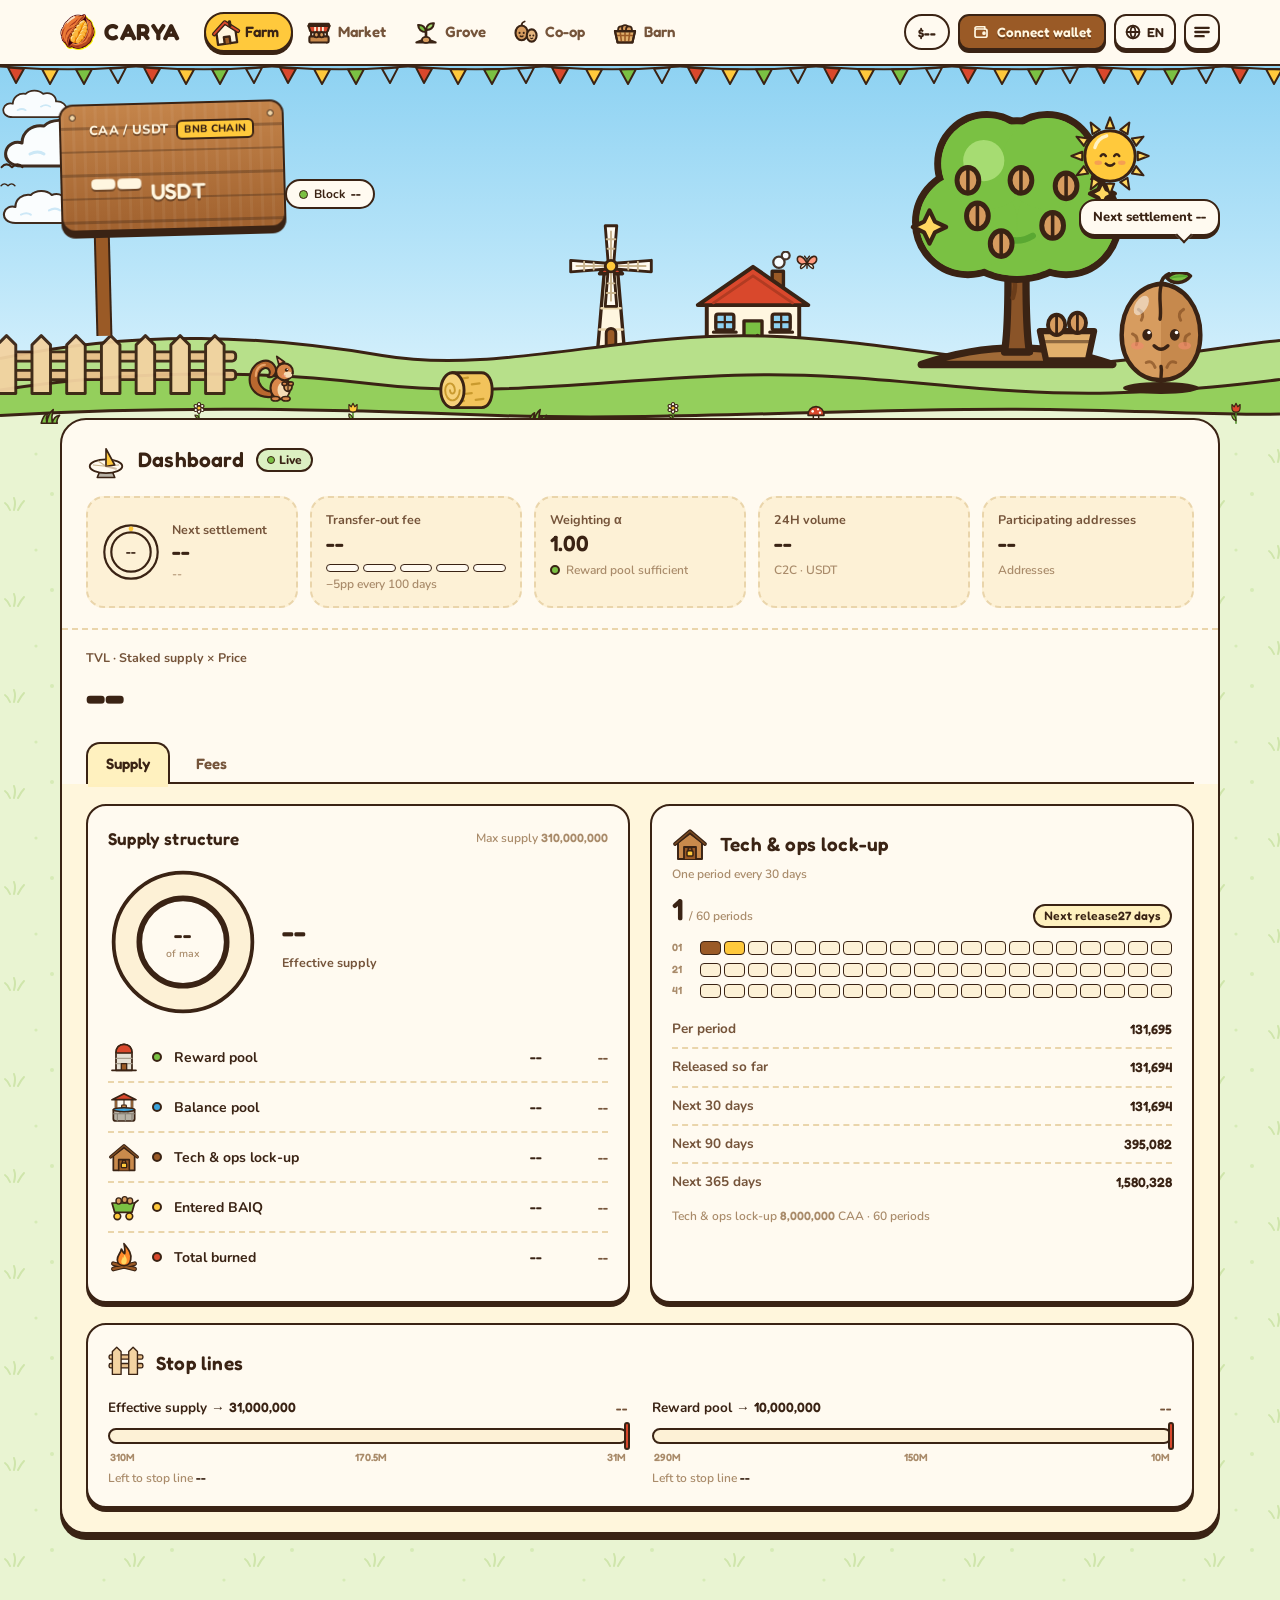
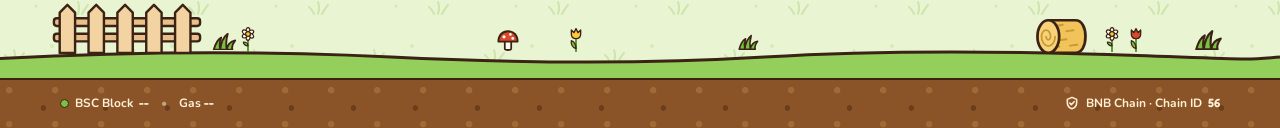
==== commit 710ee988: "Update public website" ====
--- a/index.html
+++ b/index.html
@@ -26,7 +26,7 @@
   } catch (e) {}
 })();
 </script>
-  <script type="module" crossorigin src="/assets/index-DiNAsFZJ.js"></script>
+  <script type="module" crossorigin src="/assets/index-CxUemQK_.js"></script>
   <link rel="stylesheet" crossorigin href="/assets/index-BgAs32AZ.css">
   <script type="module">import.meta.url;import("_").catch(()=>1);(async function*(){})().next();if(location.protocol!="file:"){window.__vite_is_modern_browser=true}</script>
   <script type="module">!function(){if(window.__vite_is_modern_browser)return;console.warn("vite: loading legacy chunks, syntax error above and the same error below should be ignored");var e=document.getElementById("vite-legacy-polyfill"),n=document.createElement("script");n.src=e.src,n.onload=function(){System.import(document.getElementById('vite-legacy-entry').getAttribute('data-src'))},document.body.appendChild(n)}();</script>
@@ -52,6 +52,6 @@
     </script> -->
   <script nomodule>!function(){var e=document,t=e.createElement("script");if(!("noModule"in t)&&"onbeforeload"in t){var n=!1;e.addEventListener("beforeload",(function(e){if(e.target===t)n=!0;else if(!e.target.hasAttribute("nomodule")||!n)return;e.preventDefault()}),!0),t.type="module",t.src=".",e.head.appendChild(t),t.remove()}}();</script>
   <script nomodule crossorigin id="vite-legacy-polyfill" src="/assets/polyfills-legacy-hdxrDzjp.js"></script>
-  <script nomodule crossorigin id="vite-legacy-entry" data-src="/assets/index-legacy-Dq87kuAM.js">System.import(document.getElementById('vite-legacy-entry').getAttribute('data-src'))</script>
+  <script nomodule crossorigin id="vite-legacy-entry" data-src="/assets/index-legacy-DRTL1hWk.js">System.import(document.getElementById('vite-legacy-entry').getAttribute('data-src'))</script>
 </body>
 </html>
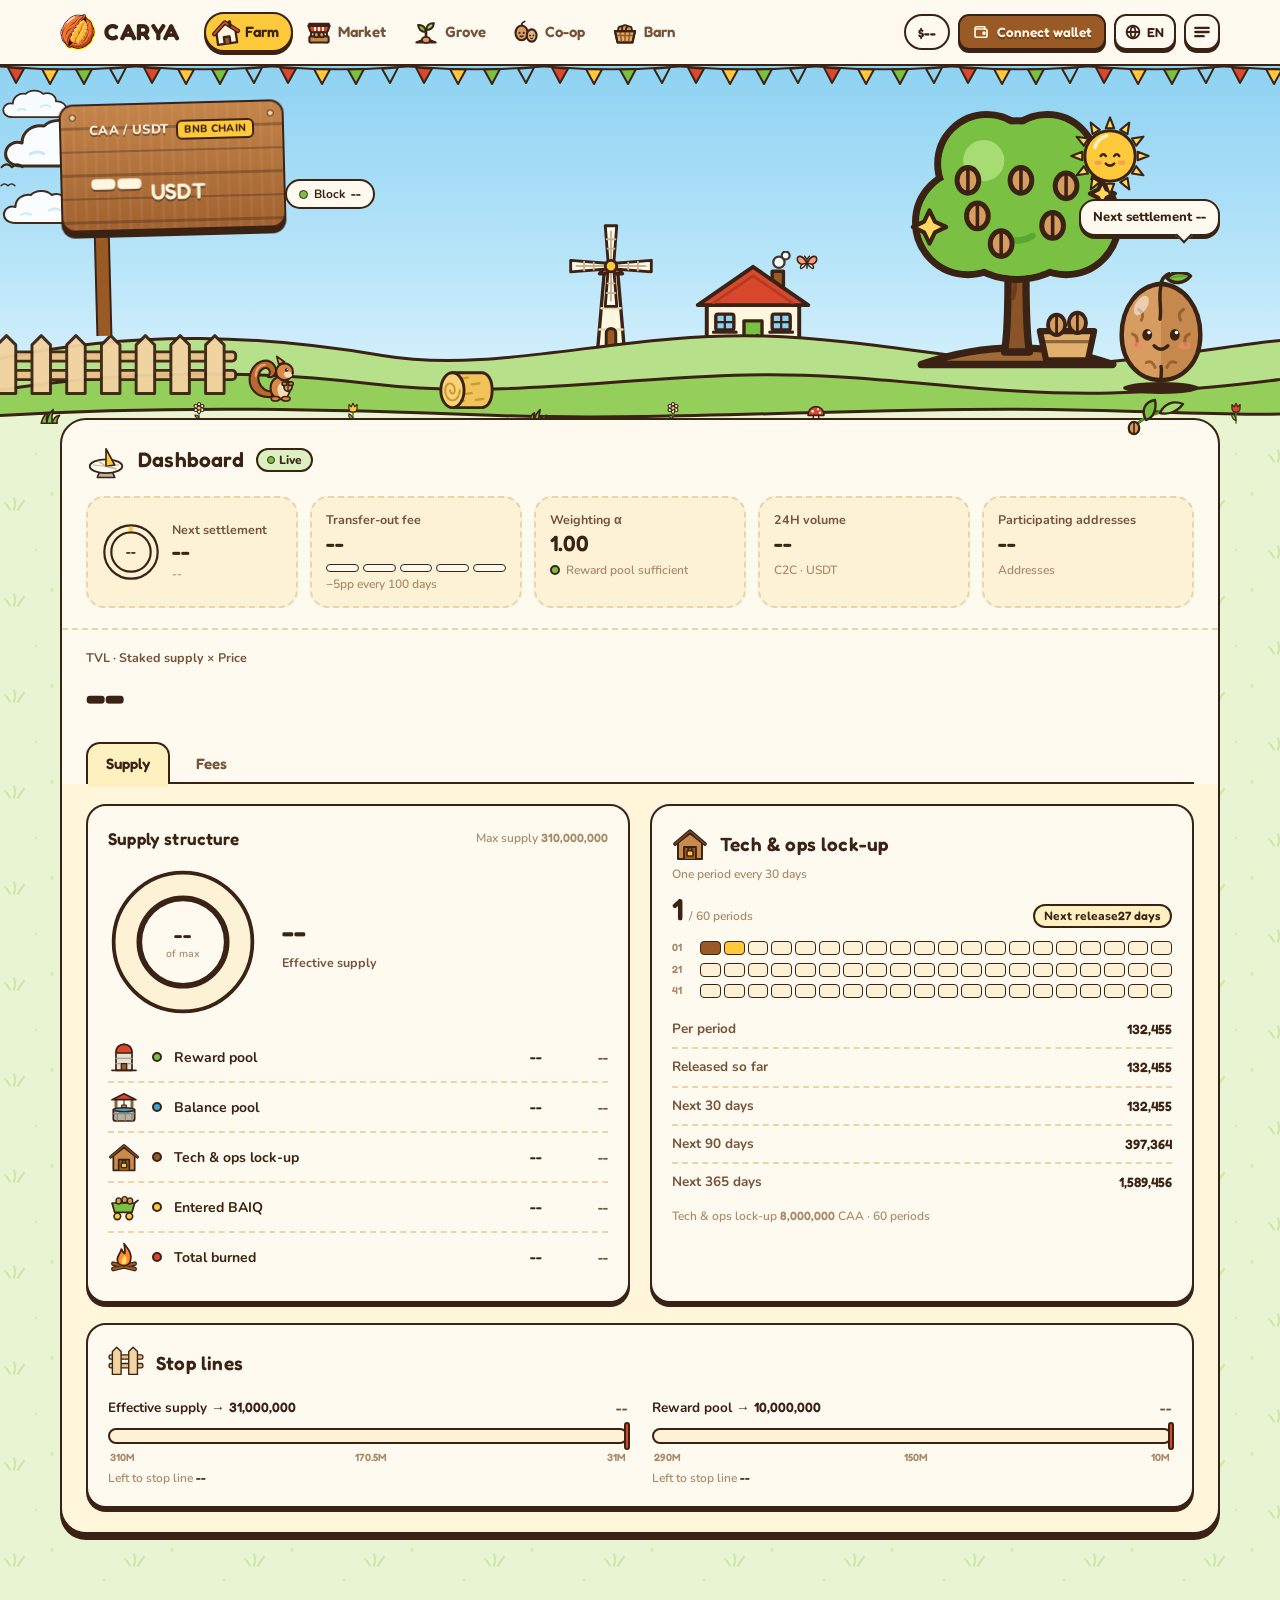
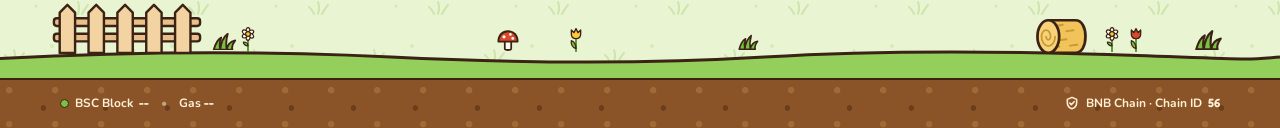
==== commit 726be3e2: "Update public website" ====
--- a/index.html
+++ b/index.html
@@ -26,7 +26,7 @@
   } catch (e) {}
 })();
 </script>
-  <script type="module" crossorigin src="/assets/index-CxUemQK_.js"></script>
+  <script type="module" crossorigin src="/assets/index-QYRdHMXW.js"></script>
   <link rel="stylesheet" crossorigin href="/assets/index-BgAs32AZ.css">
   <script type="module">import.meta.url;import("_").catch(()=>1);(async function*(){})().next();if(location.protocol!="file:"){window.__vite_is_modern_browser=true}</script>
   <script type="module">!function(){if(window.__vite_is_modern_browser)return;console.warn("vite: loading legacy chunks, syntax error above and the same error below should be ignored");var e=document.getElementById("vite-legacy-polyfill"),n=document.createElement("script");n.src=e.src,n.onload=function(){System.import(document.getElementById('vite-legacy-entry').getAttribute('data-src'))},document.body.appendChild(n)}();</script>
@@ -52,6 +52,6 @@
     </script> -->
   <script nomodule>!function(){var e=document,t=e.createElement("script");if(!("noModule"in t)&&"onbeforeload"in t){var n=!1;e.addEventListener("beforeload",(function(e){if(e.target===t)n=!0;else if(!e.target.hasAttribute("nomodule")||!n)return;e.preventDefault()}),!0),t.type="module",t.src=".",e.head.appendChild(t),t.remove()}}();</script>
   <script nomodule crossorigin id="vite-legacy-polyfill" src="/assets/polyfills-legacy-hdxrDzjp.js"></script>
-  <script nomodule crossorigin id="vite-legacy-entry" data-src="/assets/index-legacy-DRTL1hWk.js">System.import(document.getElementById('vite-legacy-entry').getAttribute('data-src'))</script>
+  <script nomodule crossorigin id="vite-legacy-entry" data-src="/assets/index-legacy-C5pd4JOR.js">System.import(document.getElementById('vite-legacy-entry').getAttribute('data-src'))</script>
 </body>
 </html>
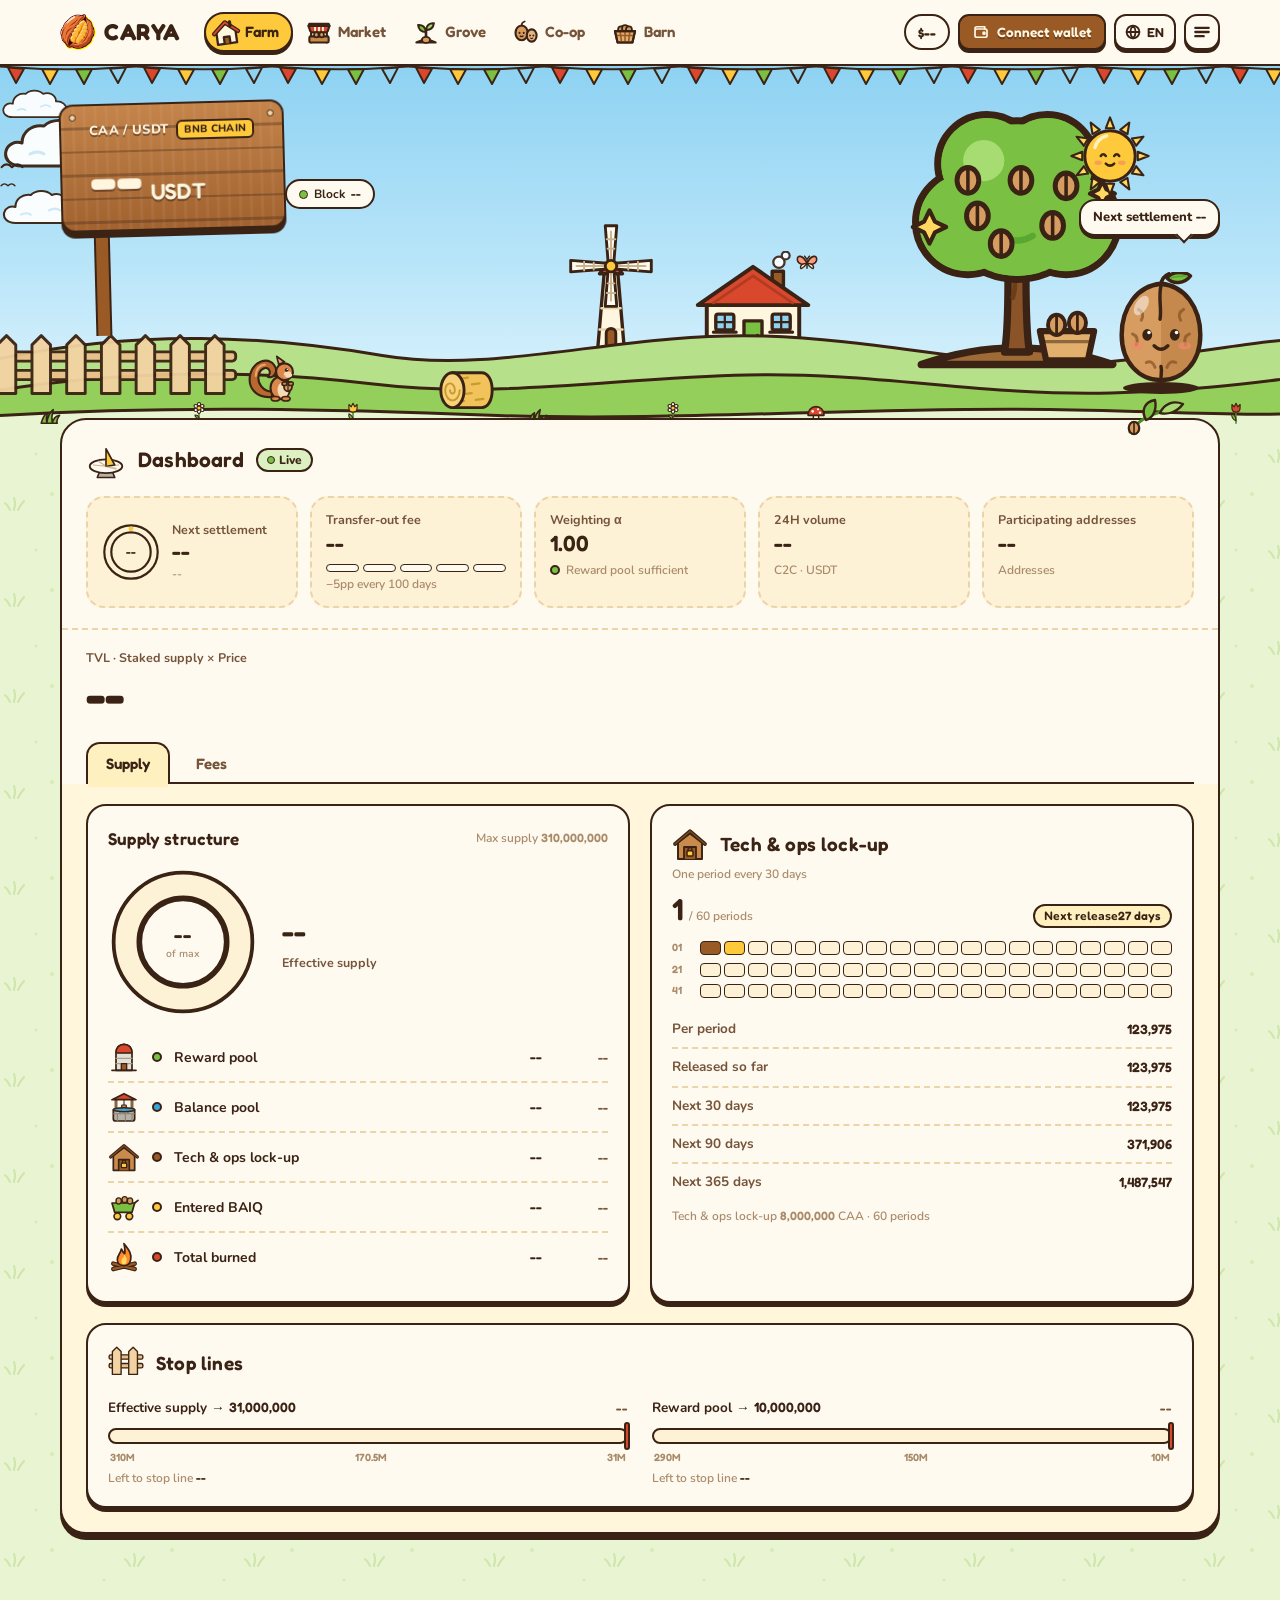
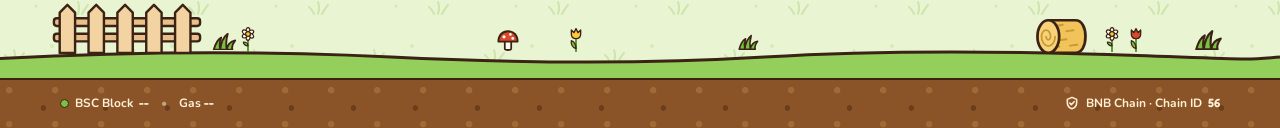
==== commit 7e813751: "Update public website" ====
--- a/index.html
+++ b/index.html
@@ -26,7 +26,7 @@
   } catch (e) {}
 })();
 </script>
-  <script type="module" crossorigin src="/assets/index-QYRdHMXW.js"></script>
+  <script type="module" crossorigin src="/assets/index-CbJ2Bvc9.js"></script>
   <link rel="stylesheet" crossorigin href="/assets/index-BgAs32AZ.css">
   <script type="module">import.meta.url;import("_").catch(()=>1);(async function*(){})().next();if(location.protocol!="file:"){window.__vite_is_modern_browser=true}</script>
   <script type="module">!function(){if(window.__vite_is_modern_browser)return;console.warn("vite: loading legacy chunks, syntax error above and the same error below should be ignored");var e=document.getElementById("vite-legacy-polyfill"),n=document.createElement("script");n.src=e.src,n.onload=function(){System.import(document.getElementById('vite-legacy-entry').getAttribute('data-src'))},document.body.appendChild(n)}();</script>
@@ -52,6 +52,6 @@
     </script> -->
   <script nomodule>!function(){var e=document,t=e.createElement("script");if(!("noModule"in t)&&"onbeforeload"in t){var n=!1;e.addEventListener("beforeload",(function(e){if(e.target===t)n=!0;else if(!e.target.hasAttribute("nomodule")||!n)return;e.preventDefault()}),!0),t.type="module",t.src=".",e.head.appendChild(t),t.remove()}}();</script>
   <script nomodule crossorigin id="vite-legacy-polyfill" src="/assets/polyfills-legacy-hdxrDzjp.js"></script>
-  <script nomodule crossorigin id="vite-legacy-entry" data-src="/assets/index-legacy-C5pd4JOR.js">System.import(document.getElementById('vite-legacy-entry').getAttribute('data-src'))</script>
+  <script nomodule crossorigin id="vite-legacy-entry" data-src="/assets/index-legacy-711SICJ1.js">System.import(document.getElementById('vite-legacy-entry').getAttribute('data-src'))</script>
 </body>
 </html>
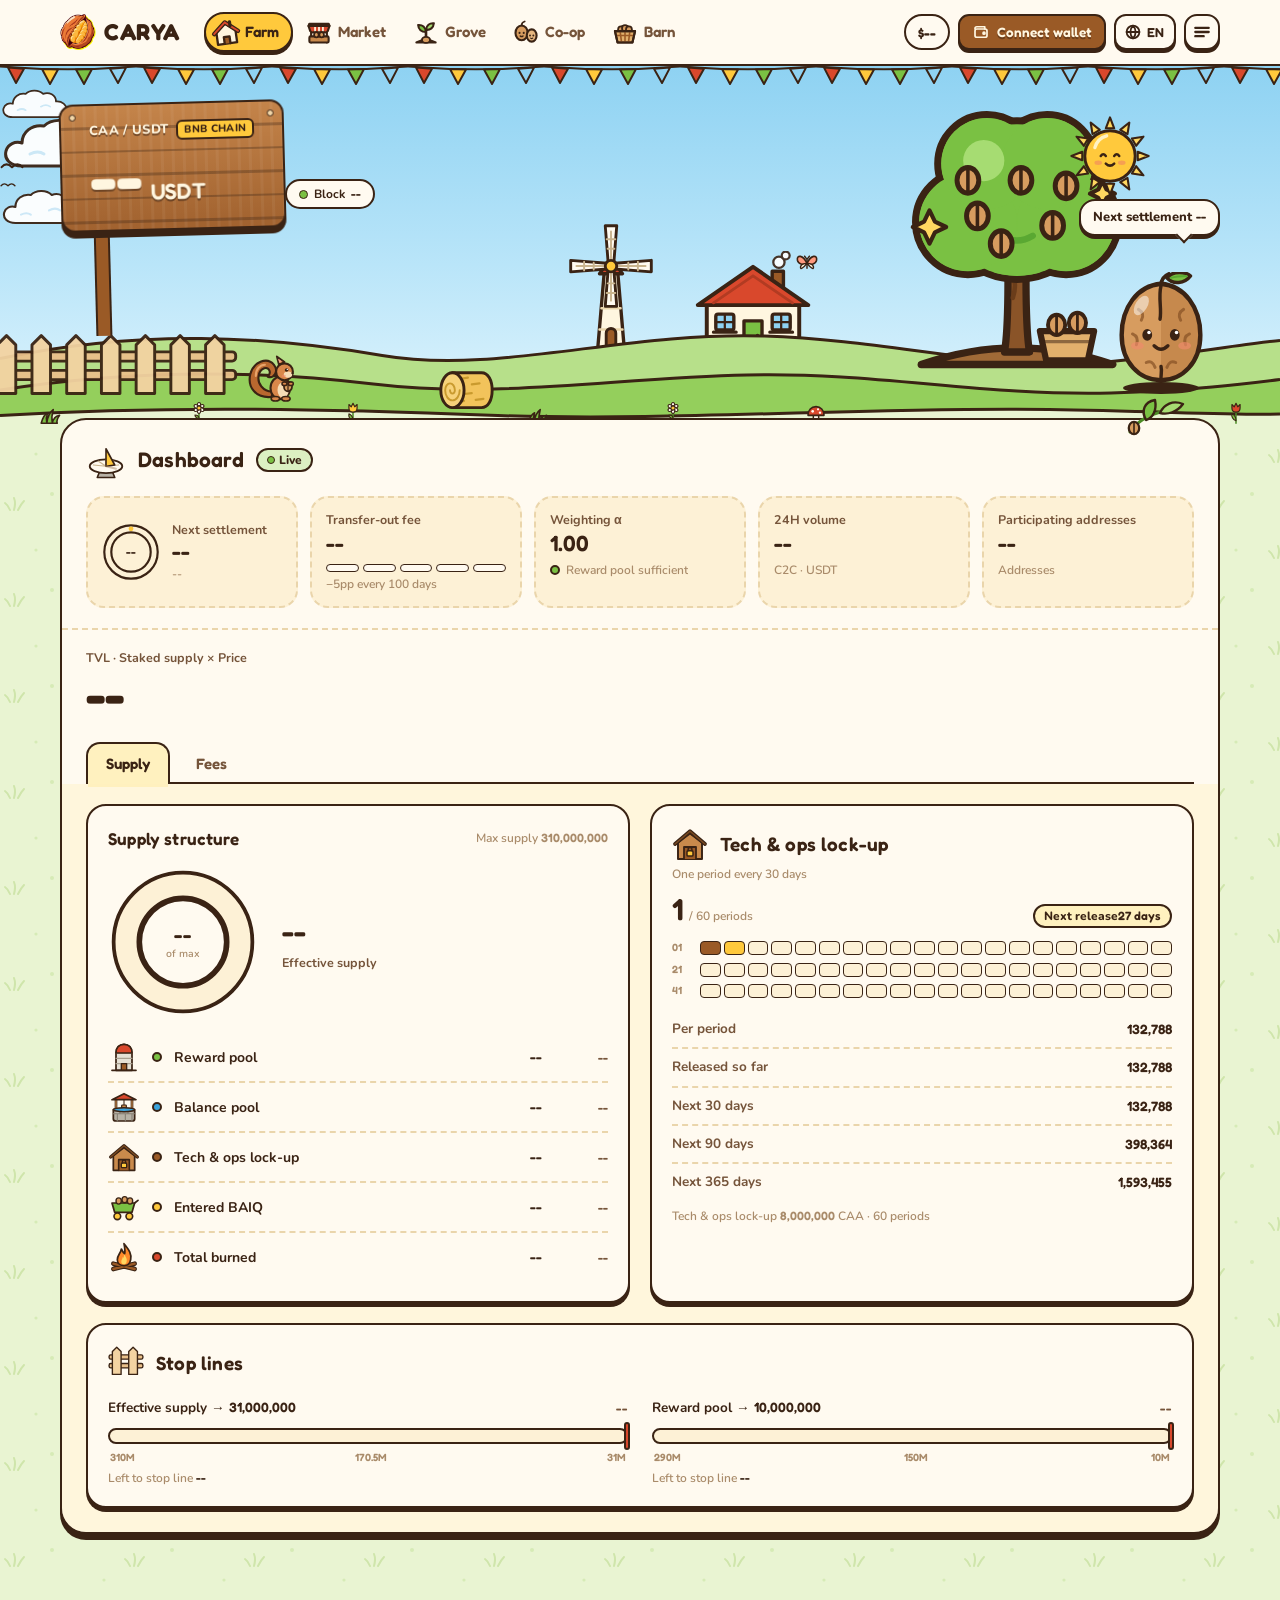
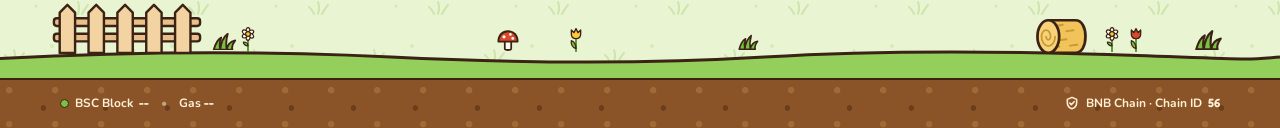
==== commit b7b0d3d0: "Update public website" ====
--- a/index.html
+++ b/index.html
@@ -26,7 +26,7 @@
   } catch (e) {}
 })();
 </script>
-  <script type="module" crossorigin src="/assets/index-CbJ2Bvc9.js"></script>
+  <script type="module" crossorigin src="/assets/index-Cbi3gCwE.js"></script>
   <link rel="stylesheet" crossorigin href="/assets/index-BgAs32AZ.css">
   <script type="module">import.meta.url;import("_").catch(()=>1);(async function*(){})().next();if(location.protocol!="file:"){window.__vite_is_modern_browser=true}</script>
   <script type="module">!function(){if(window.__vite_is_modern_browser)return;console.warn("vite: loading legacy chunks, syntax error above and the same error below should be ignored");var e=document.getElementById("vite-legacy-polyfill"),n=document.createElement("script");n.src=e.src,n.onload=function(){System.import(document.getElementById('vite-legacy-entry').getAttribute('data-src'))},document.body.appendChild(n)}();</script>
@@ -52,6 +52,6 @@
     </script> -->
   <script nomodule>!function(){var e=document,t=e.createElement("script");if(!("noModule"in t)&&"onbeforeload"in t){var n=!1;e.addEventListener("beforeload",(function(e){if(e.target===t)n=!0;else if(!e.target.hasAttribute("nomodule")||!n)return;e.preventDefault()}),!0),t.type="module",t.src=".",e.head.appendChild(t),t.remove()}}();</script>
   <script nomodule crossorigin id="vite-legacy-polyfill" src="/assets/polyfills-legacy-hdxrDzjp.js"></script>
-  <script nomodule crossorigin id="vite-legacy-entry" data-src="/assets/index-legacy-711SICJ1.js">System.import(document.getElementById('vite-legacy-entry').getAttribute('data-src'))</script>
+  <script nomodule crossorigin id="vite-legacy-entry" data-src="/assets/index-legacy-BbVLr247.js">System.import(document.getElementById('vite-legacy-entry').getAttribute('data-src'))</script>
 </body>
 </html>
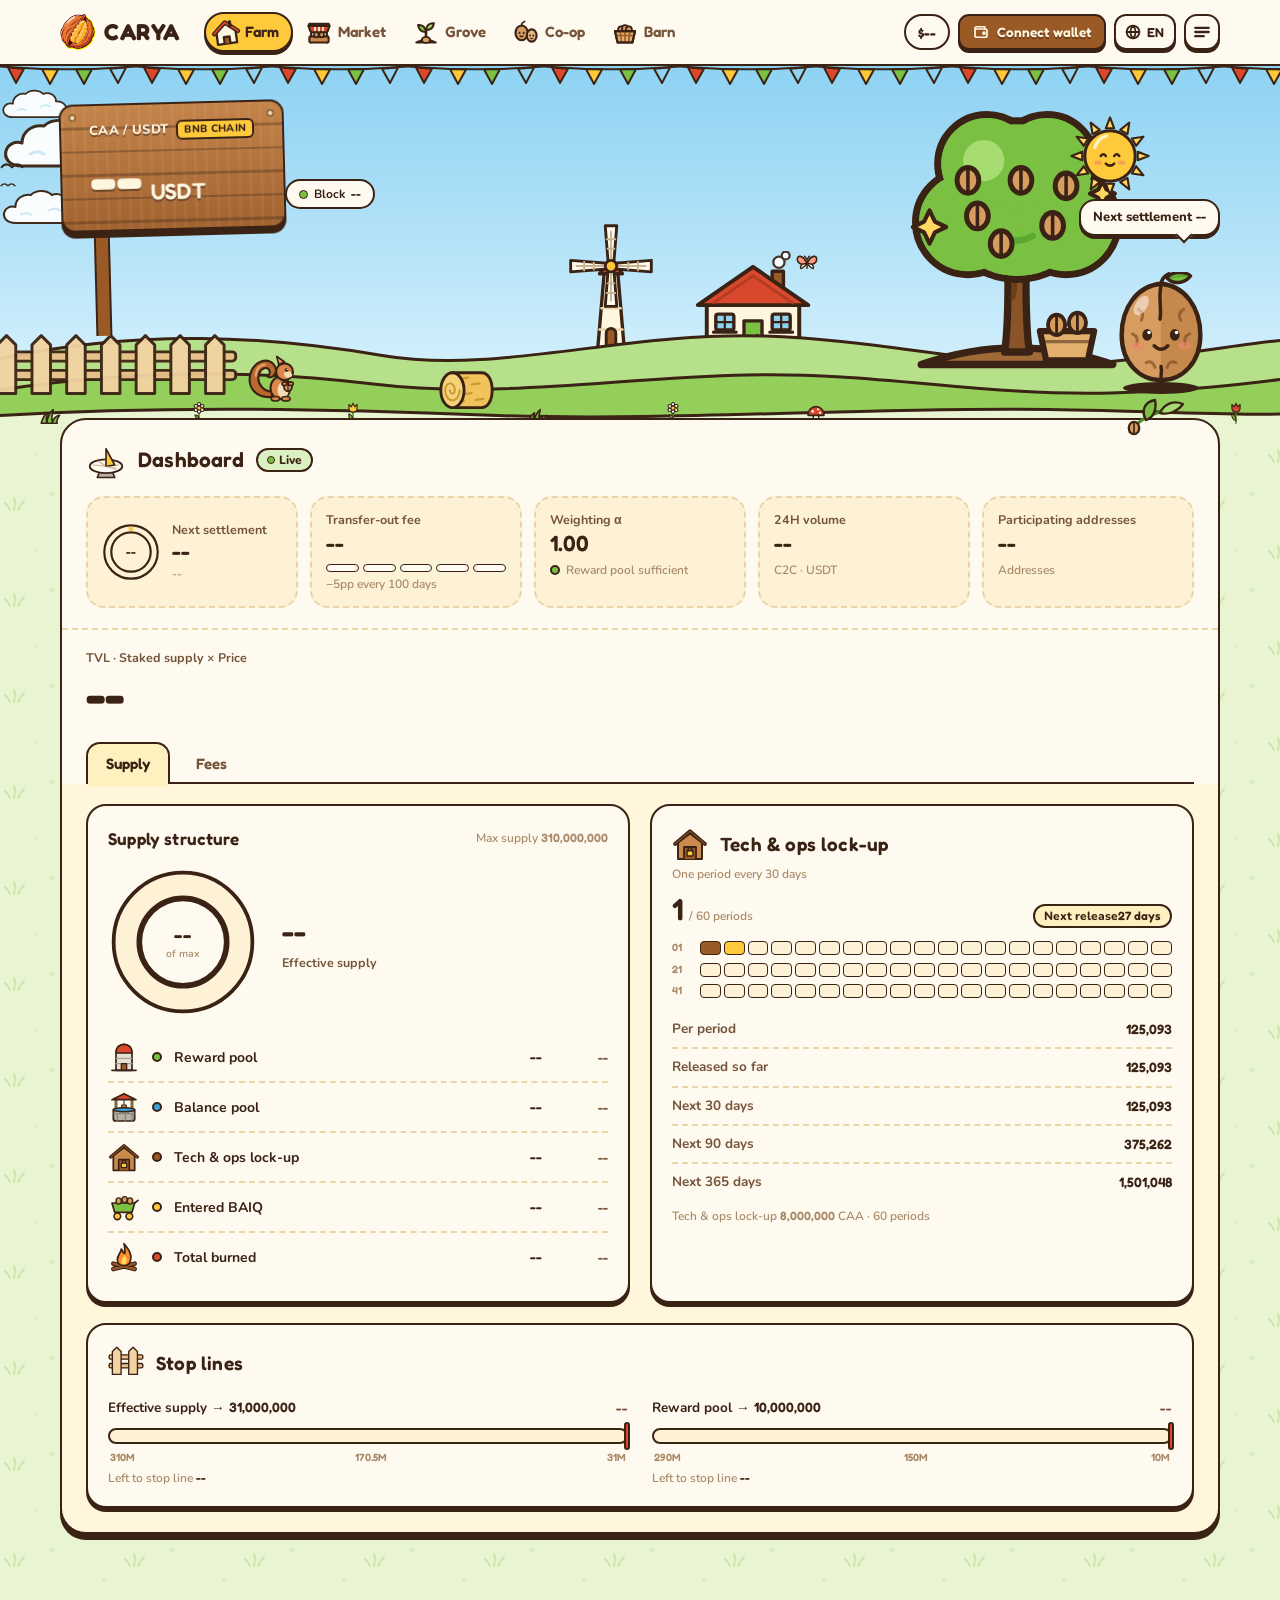
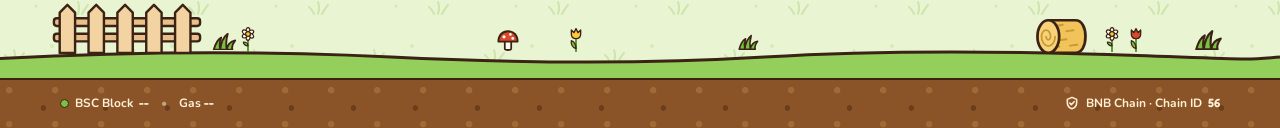
==== commit 9e4255ff: "Update public website" ====
--- a/index.html
+++ b/index.html
@@ -26,7 +26,7 @@
   } catch (e) {}
 })();
 </script>
-  <script type="module" crossorigin src="/assets/index-Cbi3gCwE.js"></script>
+  <script type="module" crossorigin src="/assets/index-hIt2YC-C.js"></script>
   <link rel="stylesheet" crossorigin href="/assets/index-BgAs32AZ.css">
   <script type="module">import.meta.url;import("_").catch(()=>1);(async function*(){})().next();if(location.protocol!="file:"){window.__vite_is_modern_browser=true}</script>
   <script type="module">!function(){if(window.__vite_is_modern_browser)return;console.warn("vite: loading legacy chunks, syntax error above and the same error below should be ignored");var e=document.getElementById("vite-legacy-polyfill"),n=document.createElement("script");n.src=e.src,n.onload=function(){System.import(document.getElementById('vite-legacy-entry').getAttribute('data-src'))},document.body.appendChild(n)}();</script>
@@ -52,6 +52,6 @@
     </script> -->
   <script nomodule>!function(){var e=document,t=e.createElement("script");if(!("noModule"in t)&&"onbeforeload"in t){var n=!1;e.addEventListener("beforeload",(function(e){if(e.target===t)n=!0;else if(!e.target.hasAttribute("nomodule")||!n)return;e.preventDefault()}),!0),t.type="module",t.src=".",e.head.appendChild(t),t.remove()}}();</script>
   <script nomodule crossorigin id="vite-legacy-polyfill" src="/assets/polyfills-legacy-hdxrDzjp.js"></script>
-  <script nomodule crossorigin id="vite-legacy-entry" data-src="/assets/index-legacy-BbVLr247.js">System.import(document.getElementById('vite-legacy-entry').getAttribute('data-src'))</script>
+  <script nomodule crossorigin id="vite-legacy-entry" data-src="/assets/index-legacy-gDgWLF5l.js">System.import(document.getElementById('vite-legacy-entry').getAttribute('data-src'))</script>
 </body>
 </html>
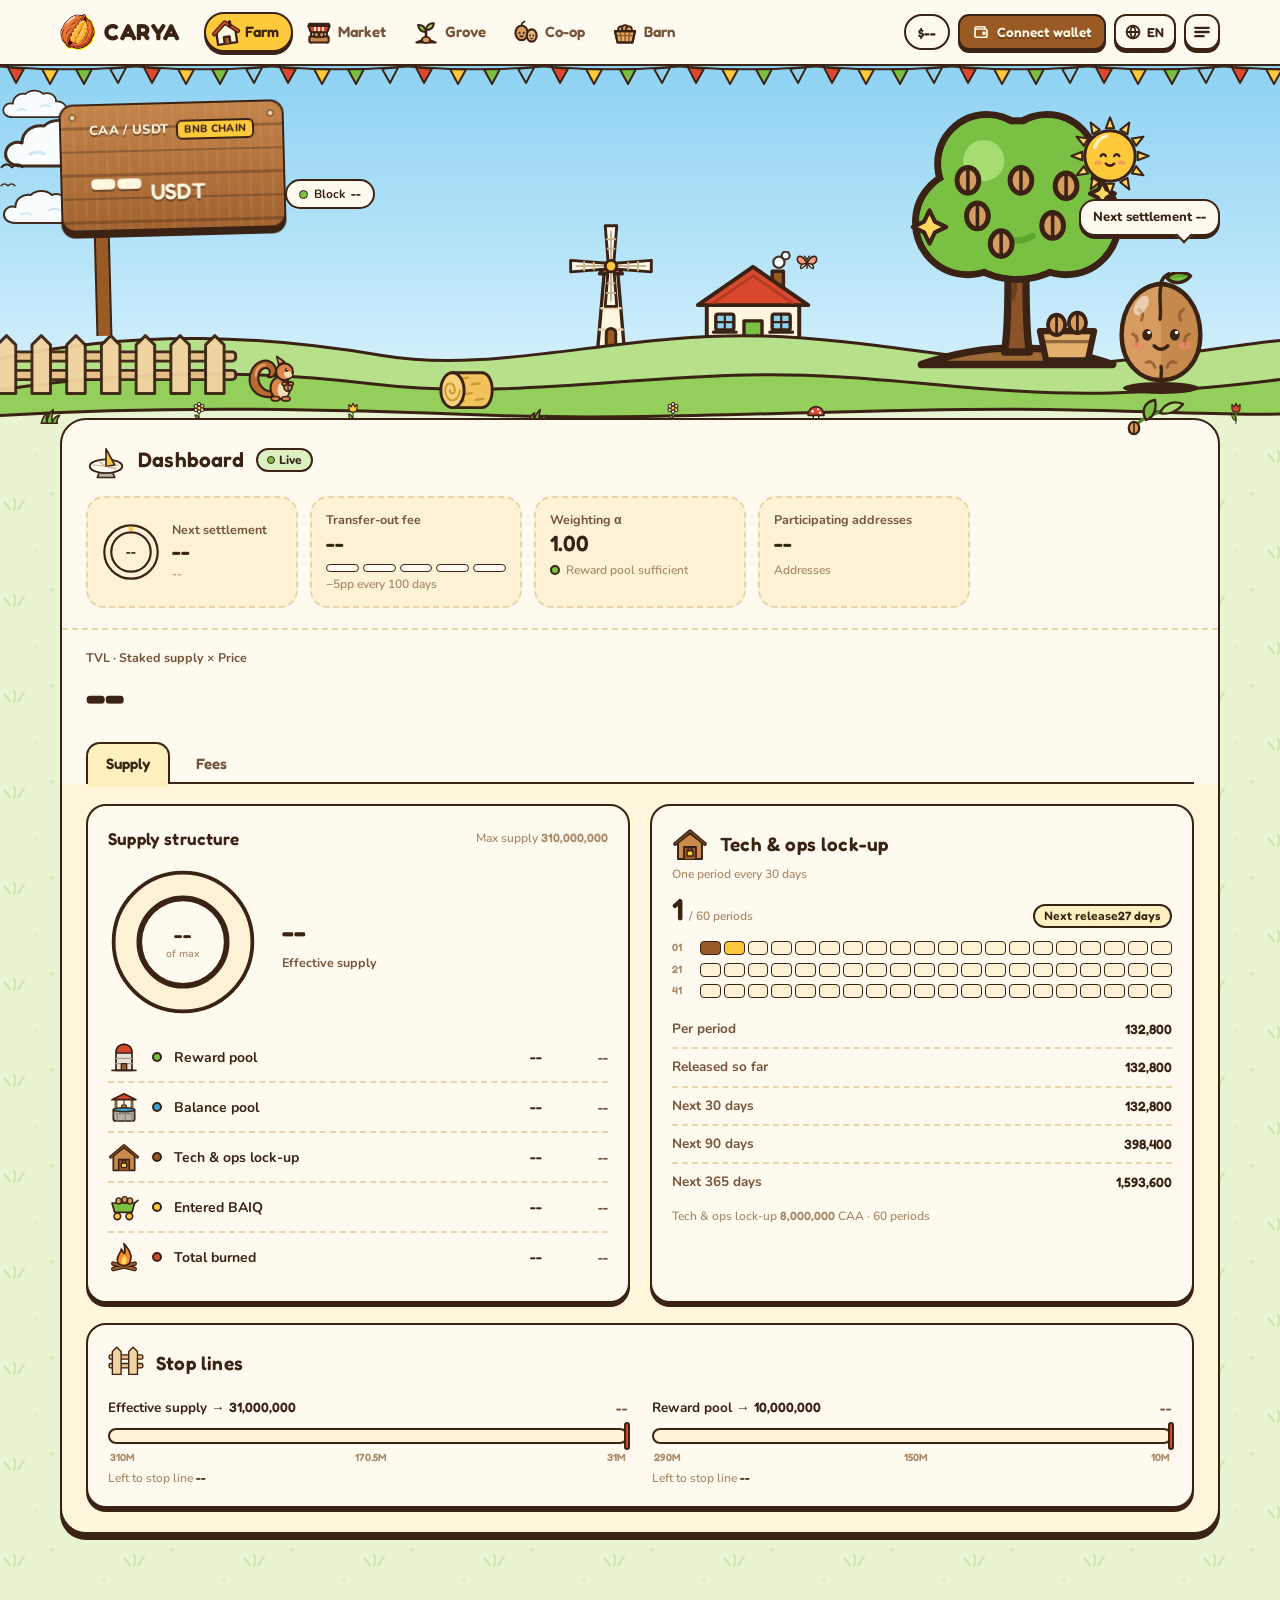
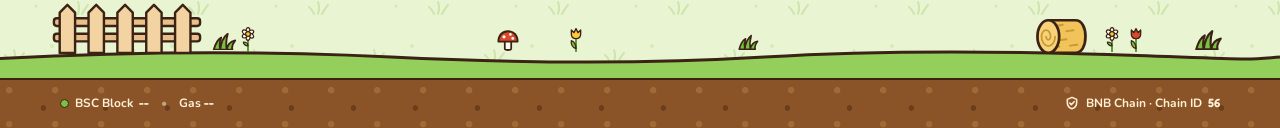
==== commit 8aee8aa7: "Update public website" ====
--- a/index.html
+++ b/index.html
@@ -26,7 +26,7 @@
   } catch (e) {}
 })();
 </script>
-  <script type="module" crossorigin src="/assets/index-hIt2YC-C.js"></script>
+  <script type="module" crossorigin src="/assets/index-BQ_OXMSN.js"></script>
   <link rel="stylesheet" crossorigin href="/assets/index-BgAs32AZ.css">
   <script type="module">import.meta.url;import("_").catch(()=>1);(async function*(){})().next();if(location.protocol!="file:"){window.__vite_is_modern_browser=true}</script>
   <script type="module">!function(){if(window.__vite_is_modern_browser)return;console.warn("vite: loading legacy chunks, syntax error above and the same error below should be ignored");var e=document.getElementById("vite-legacy-polyfill"),n=document.createElement("script");n.src=e.src,n.onload=function(){System.import(document.getElementById('vite-legacy-entry').getAttribute('data-src'))},document.body.appendChild(n)}();</script>
@@ -52,6 +52,6 @@
     </script> -->
   <script nomodule>!function(){var e=document,t=e.createElement("script");if(!("noModule"in t)&&"onbeforeload"in t){var n=!1;e.addEventListener("beforeload",(function(e){if(e.target===t)n=!0;else if(!e.target.hasAttribute("nomodule")||!n)return;e.preventDefault()}),!0),t.type="module",t.src=".",e.head.appendChild(t),t.remove()}}();</script>
   <script nomodule crossorigin id="vite-legacy-polyfill" src="/assets/polyfills-legacy-hdxrDzjp.js"></script>
-  <script nomodule crossorigin id="vite-legacy-entry" data-src="/assets/index-legacy-gDgWLF5l.js">System.import(document.getElementById('vite-legacy-entry').getAttribute('data-src'))</script>
+  <script nomodule crossorigin id="vite-legacy-entry" data-src="/assets/index-legacy-Y-XzM3c5.js">System.import(document.getElementById('vite-legacy-entry').getAttribute('data-src'))</script>
 </body>
 </html>
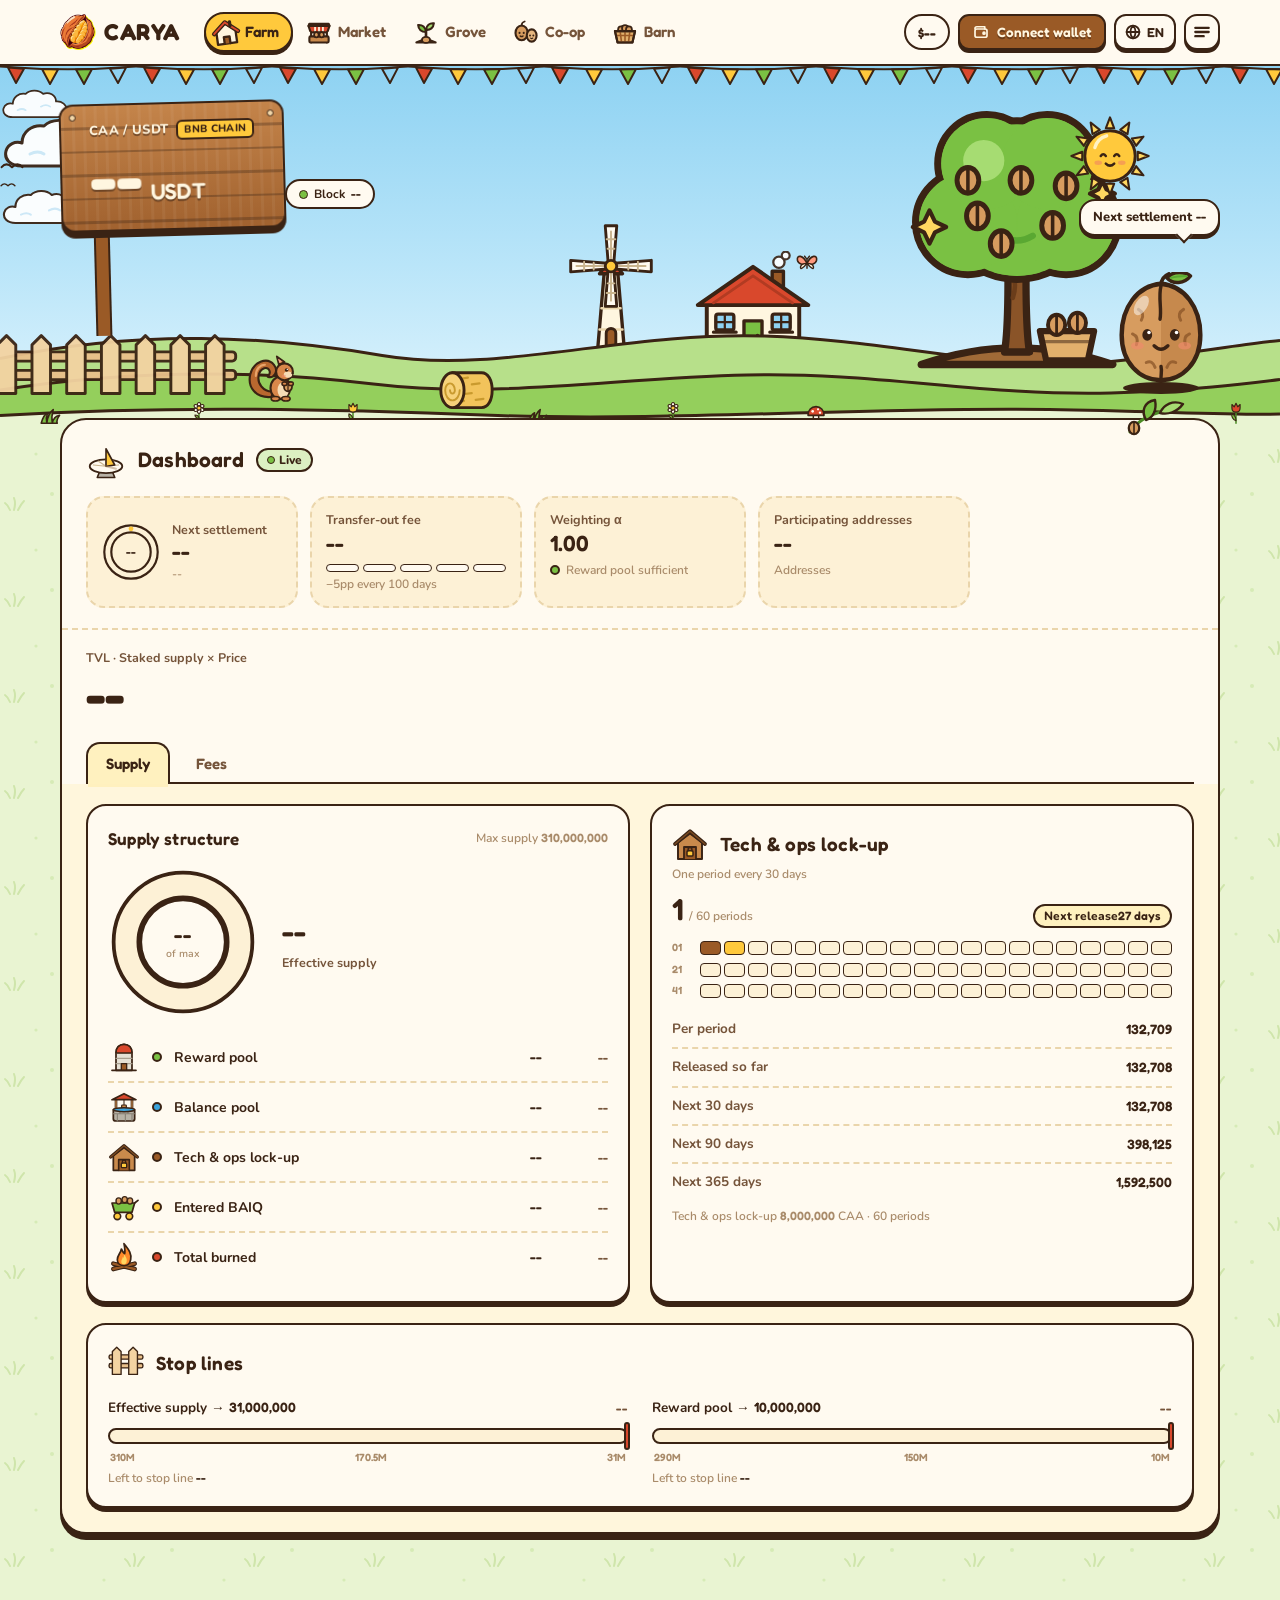
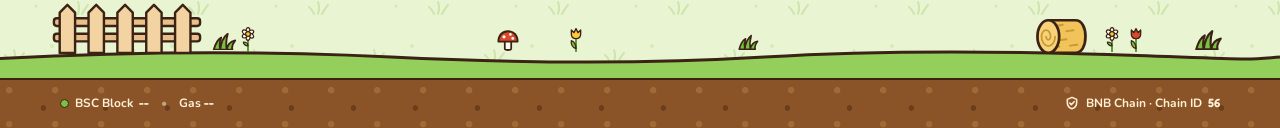
==== commit 24364a65: "Update public website" ====
--- a/index.html
+++ b/index.html
@@ -26,7 +26,7 @@
   } catch (e) {}
 })();
 </script>
-  <script type="module" crossorigin src="/assets/index-BQ_OXMSN.js"></script>
+  <script type="module" crossorigin src="/assets/index-1CaenbJ_.js"></script>
   <link rel="stylesheet" crossorigin href="/assets/index-BgAs32AZ.css">
   <script type="module">import.meta.url;import("_").catch(()=>1);(async function*(){})().next();if(location.protocol!="file:"){window.__vite_is_modern_browser=true}</script>
   <script type="module">!function(){if(window.__vite_is_modern_browser)return;console.warn("vite: loading legacy chunks, syntax error above and the same error below should be ignored");var e=document.getElementById("vite-legacy-polyfill"),n=document.createElement("script");n.src=e.src,n.onload=function(){System.import(document.getElementById('vite-legacy-entry').getAttribute('data-src'))},document.body.appendChild(n)}();</script>
@@ -52,6 +52,6 @@
     </script> -->
   <script nomodule>!function(){var e=document,t=e.createElement("script");if(!("noModule"in t)&&"onbeforeload"in t){var n=!1;e.addEventListener("beforeload",(function(e){if(e.target===t)n=!0;else if(!e.target.hasAttribute("nomodule")||!n)return;e.preventDefault()}),!0),t.type="module",t.src=".",e.head.appendChild(t),t.remove()}}();</script>
   <script nomodule crossorigin id="vite-legacy-polyfill" src="/assets/polyfills-legacy-hdxrDzjp.js"></script>
-  <script nomodule crossorigin id="vite-legacy-entry" data-src="/assets/index-legacy-Y-XzM3c5.js">System.import(document.getElementById('vite-legacy-entry').getAttribute('data-src'))</script>
+  <script nomodule crossorigin id="vite-legacy-entry" data-src="/assets/index-legacy-DgmDVku4.js">System.import(document.getElementById('vite-legacy-entry').getAttribute('data-src'))</script>
 </body>
 </html>
